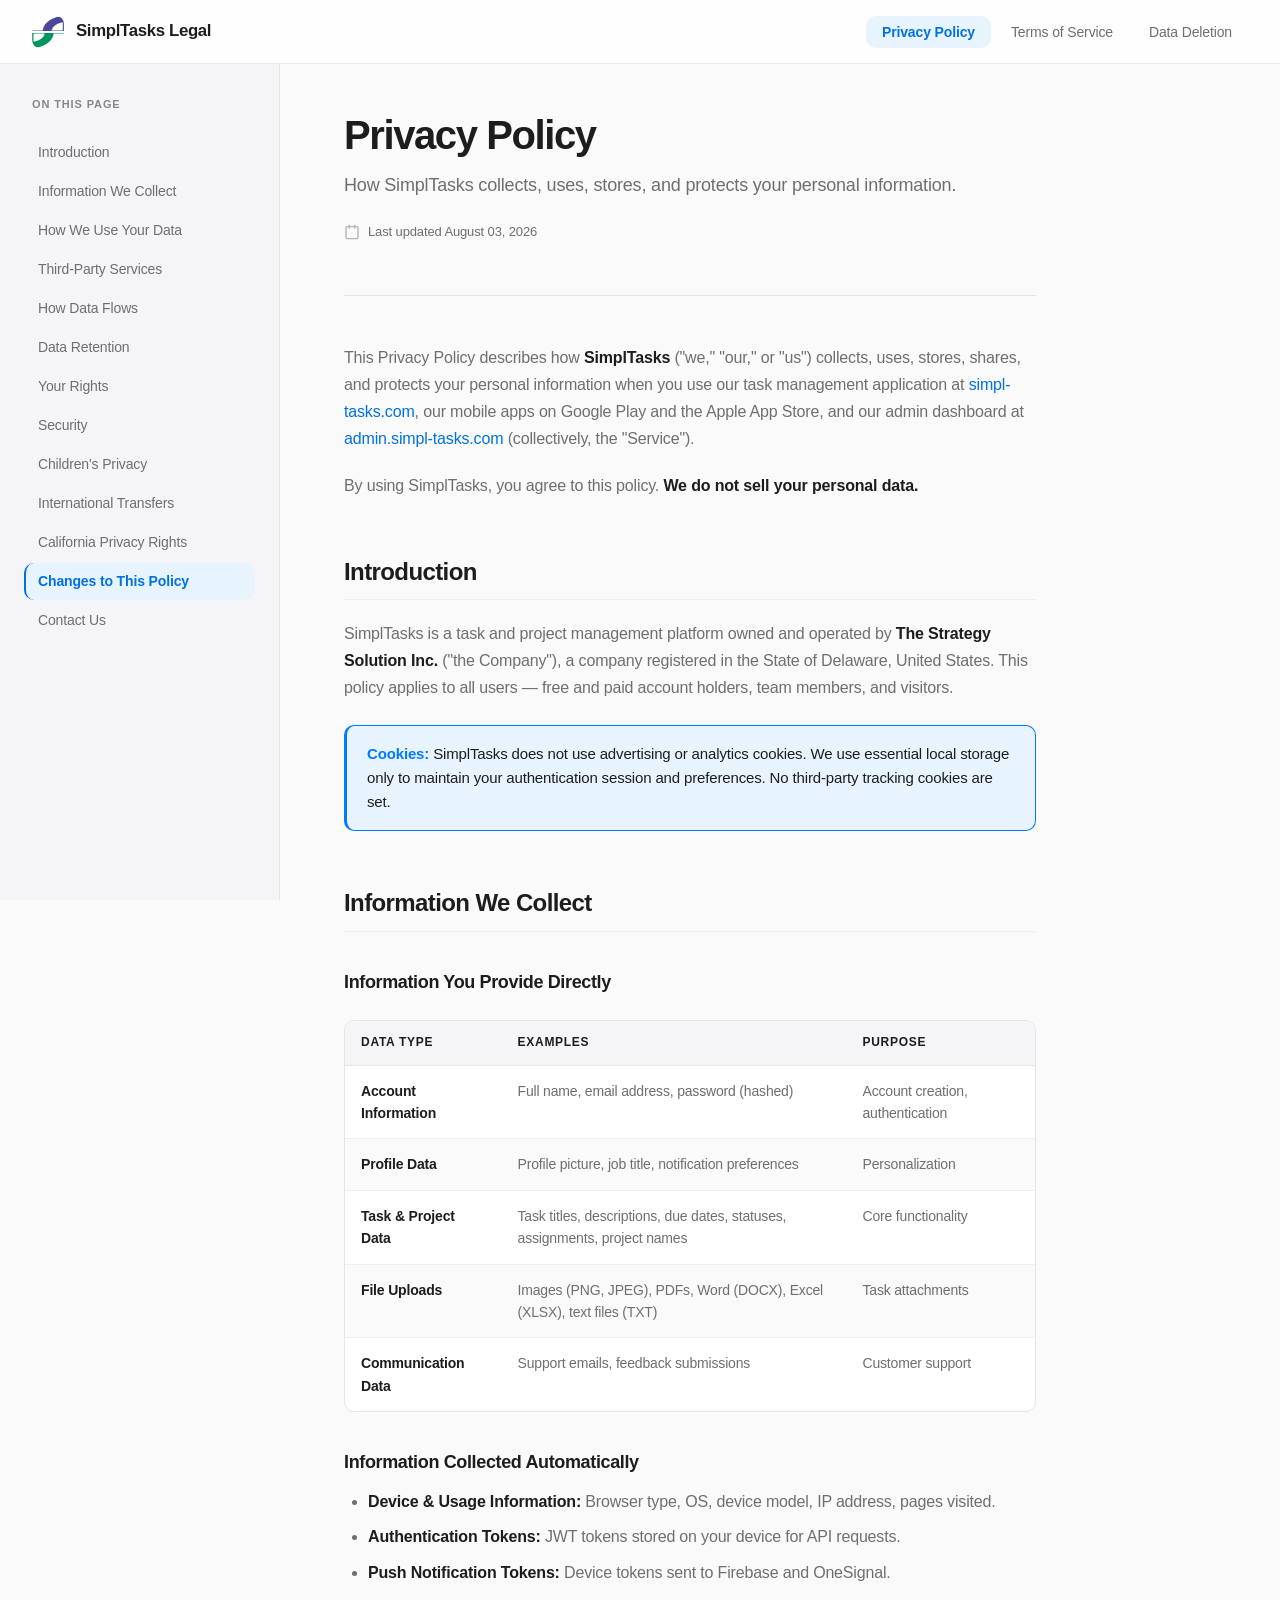
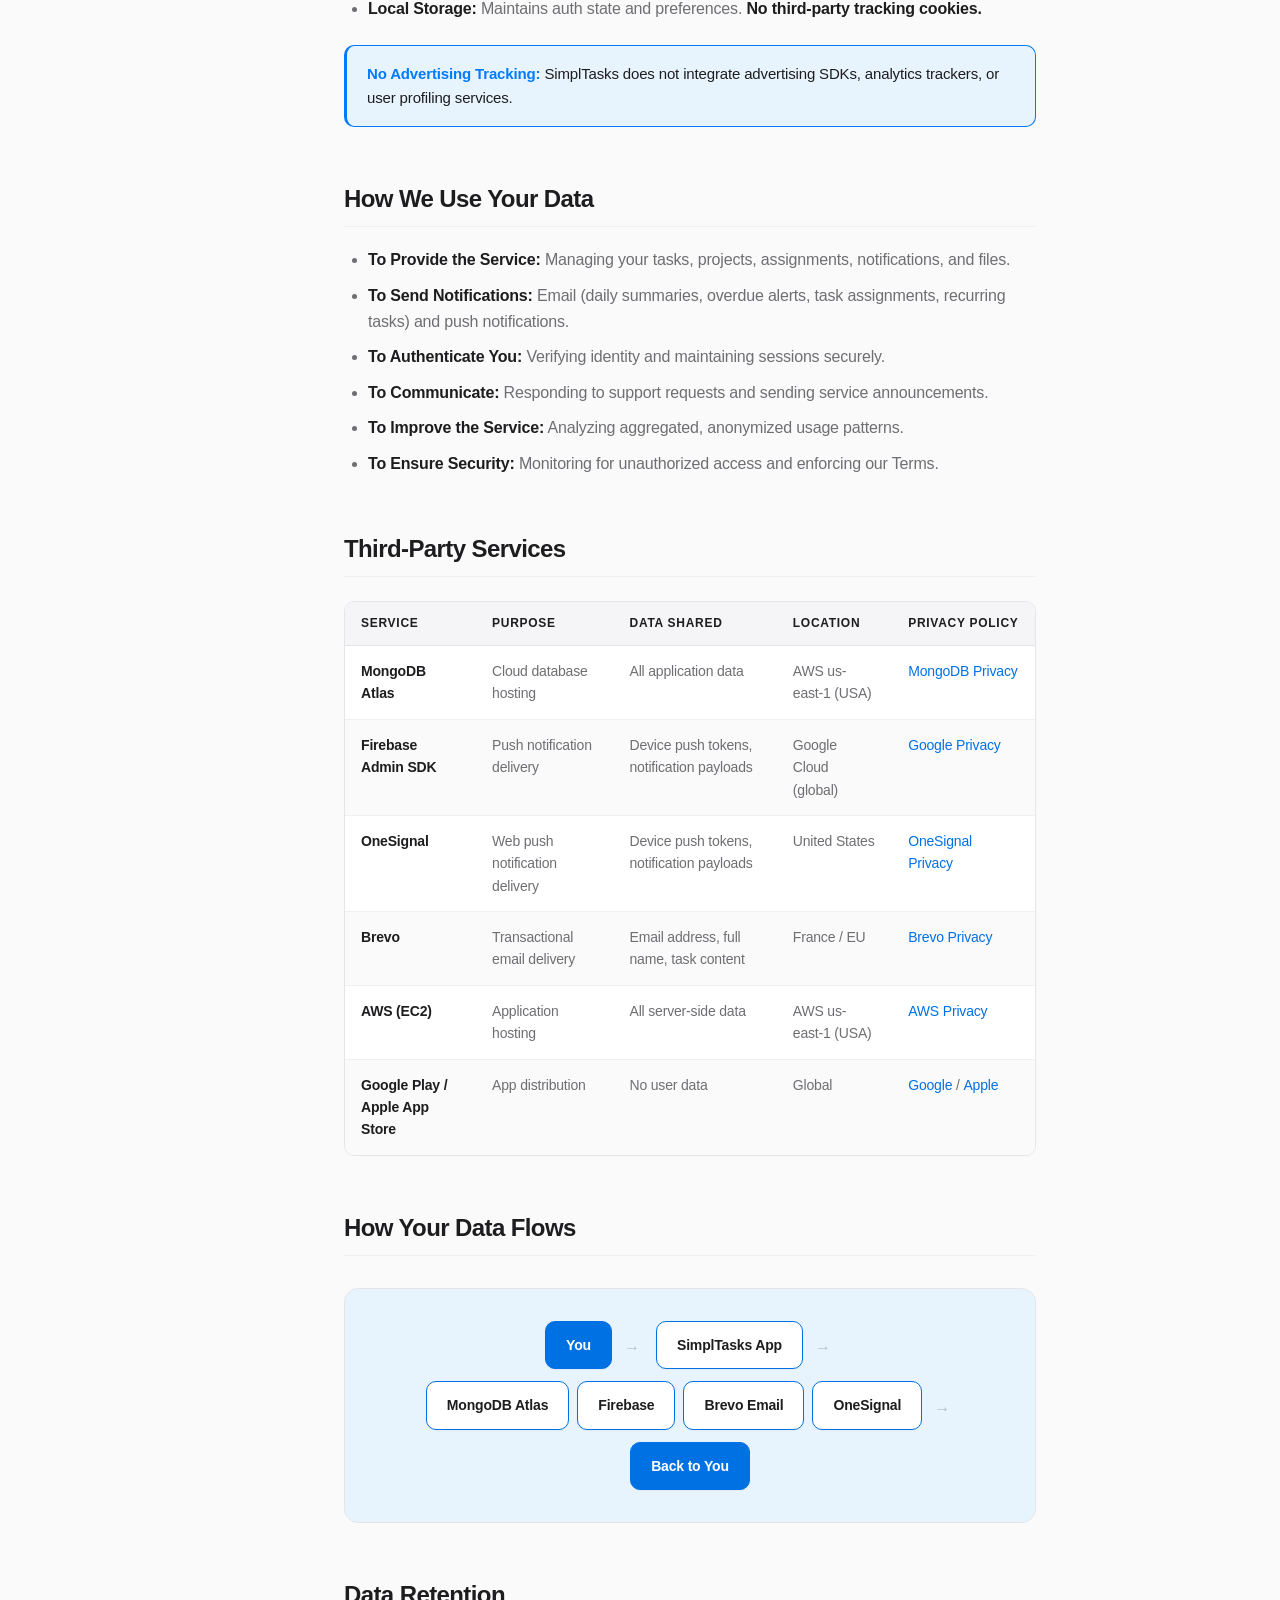
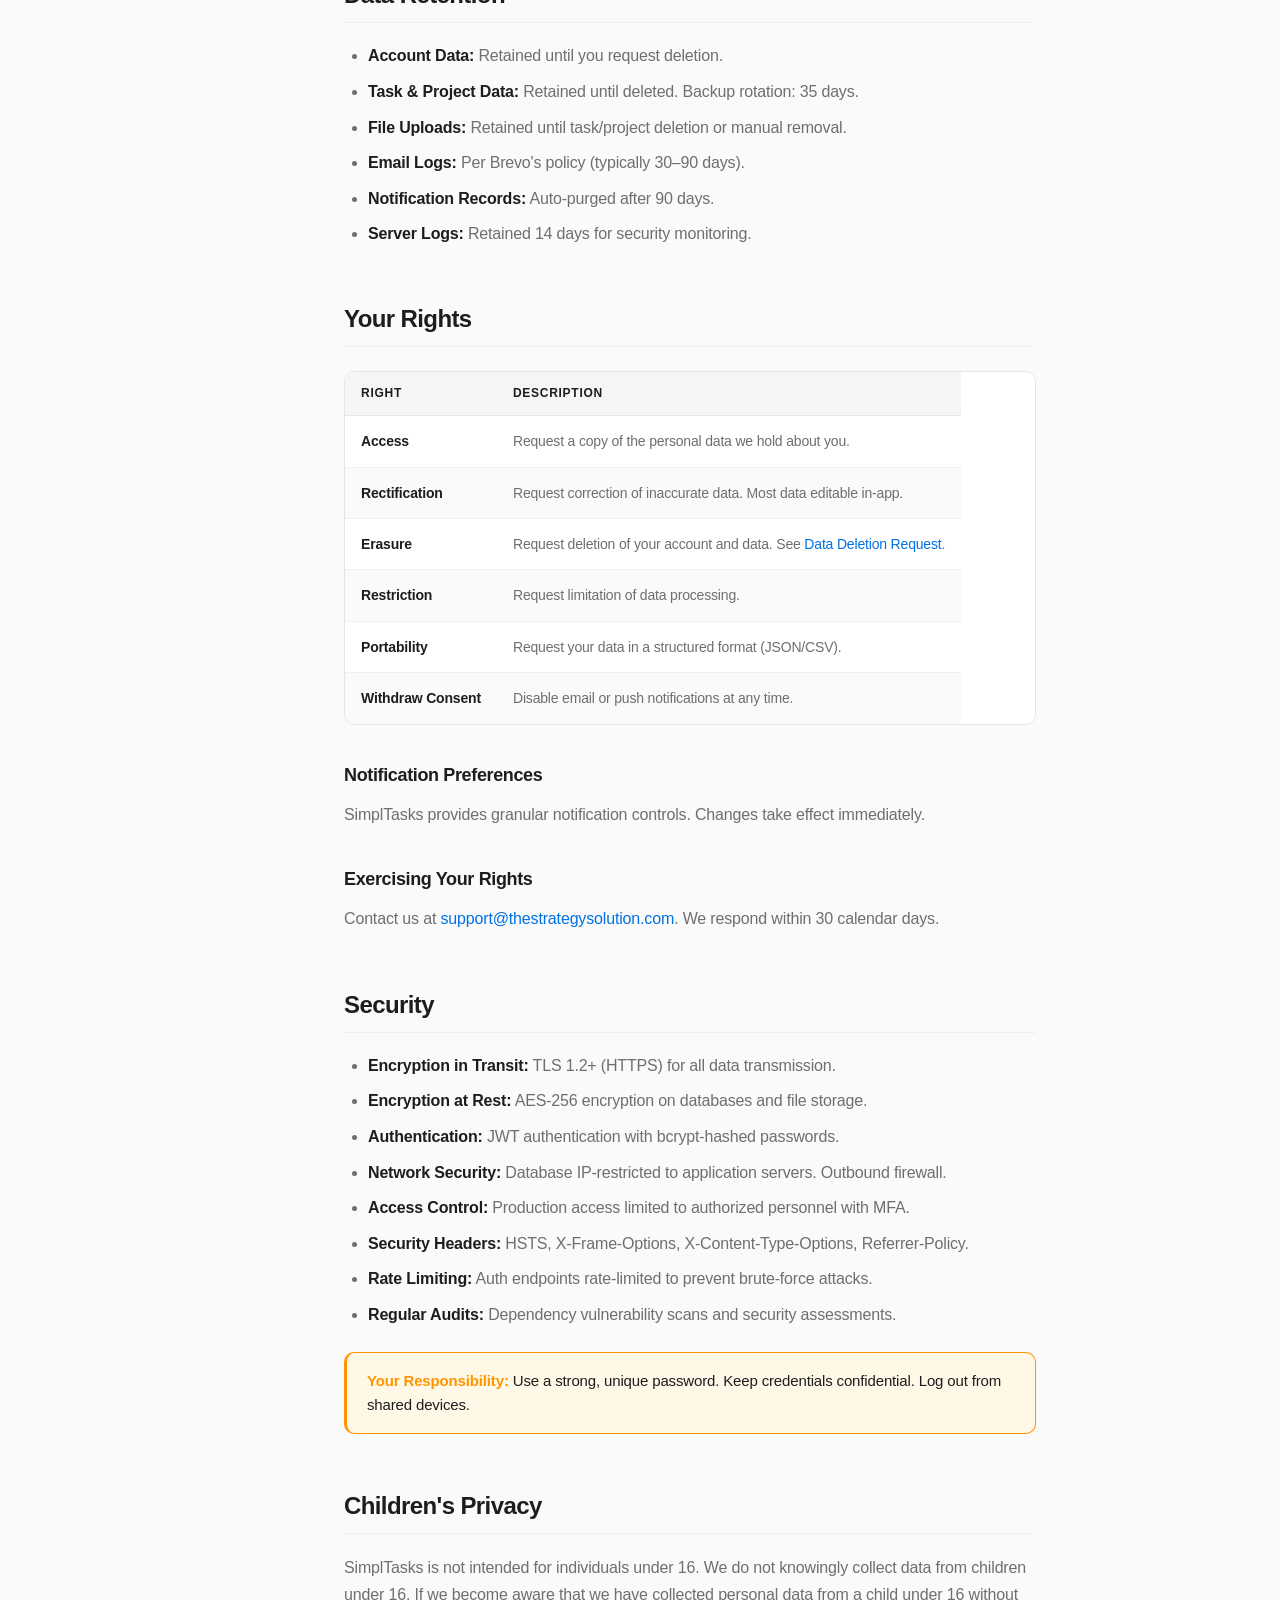
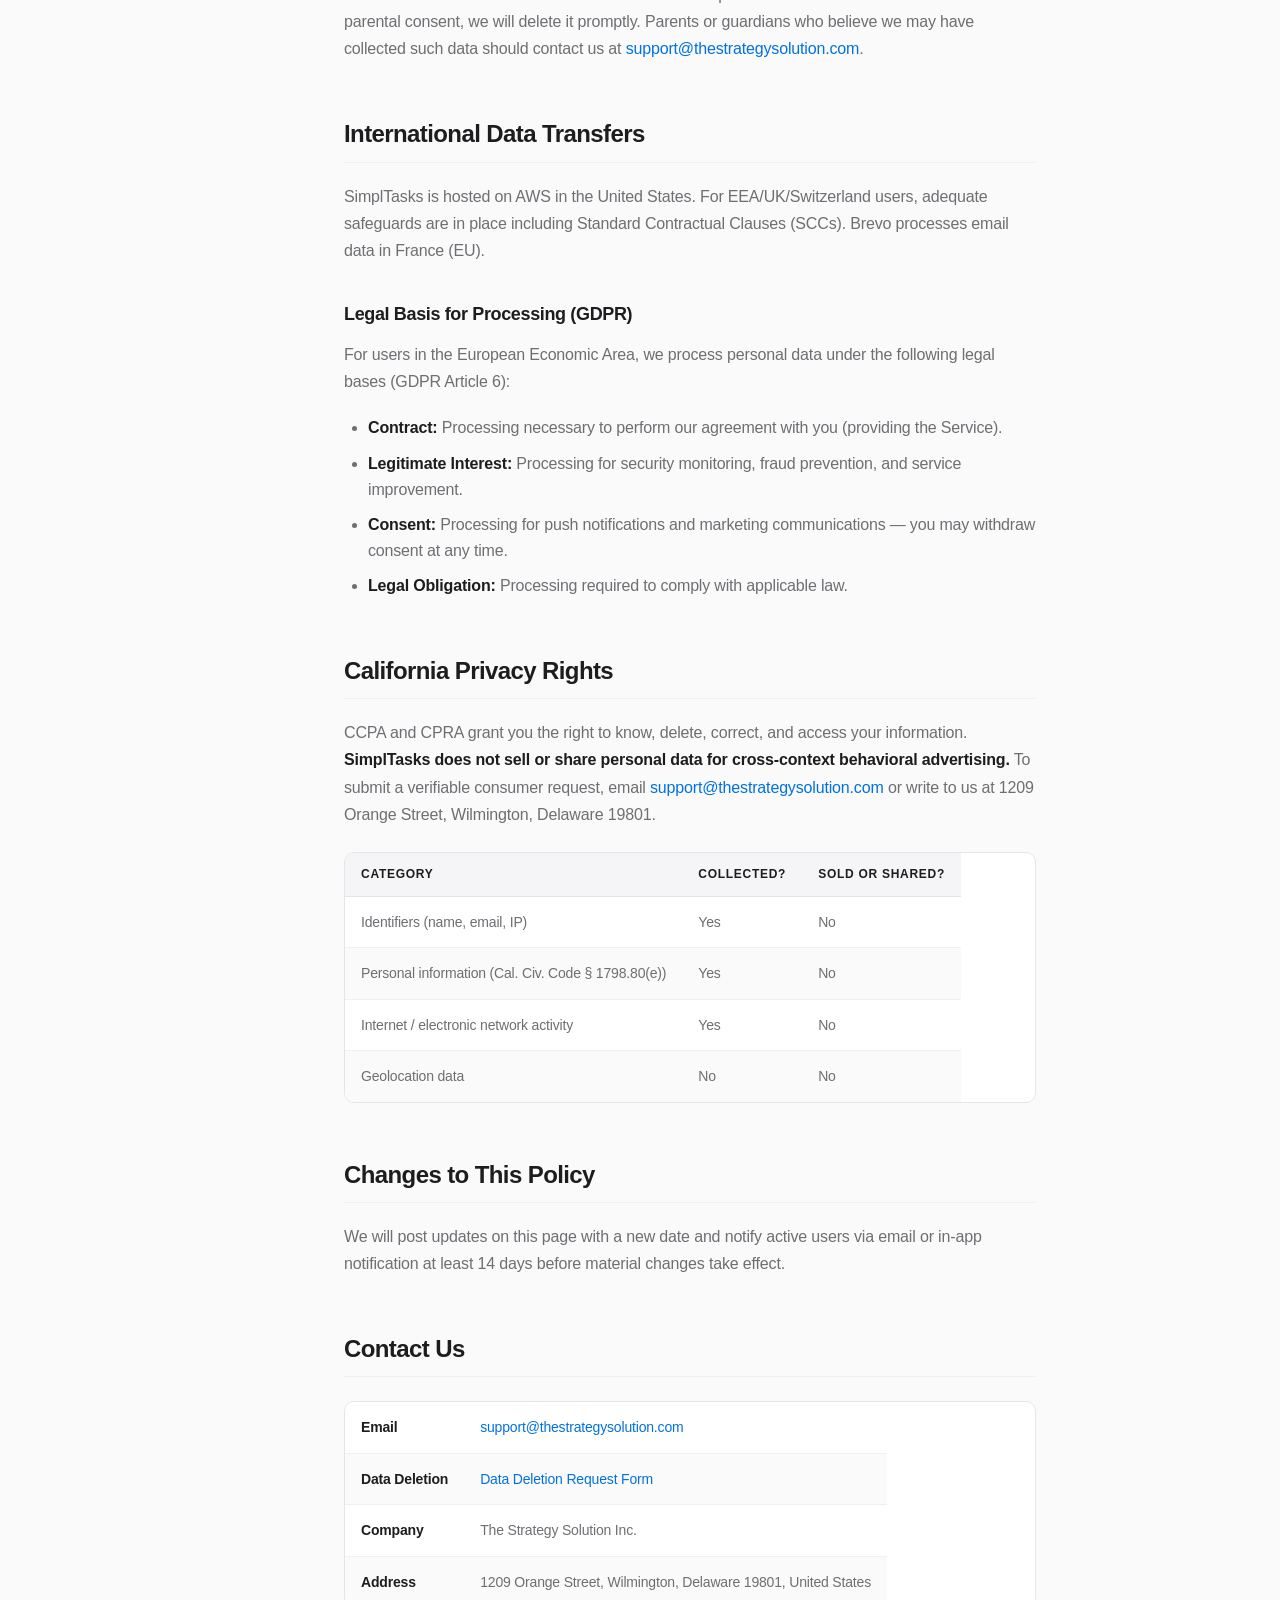
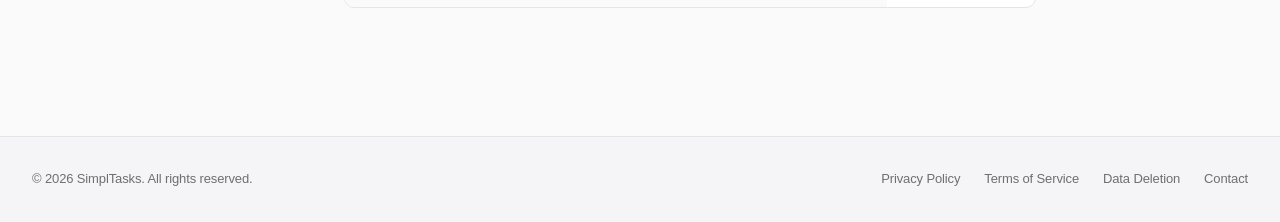
==== index.html @ c1aea925 "Initial deployment: Privacy Policy, Terms, Data Deletion" ====
<!DOCTYPE html>
<html lang="en">
<head>
  <meta charset="UTF-8" />
  <meta name="viewport" content="width=device-width, initial-scale=1.0" />
  <meta name="description" content="SimplTasks Privacy Policy — how we collect, use, and protect your data." />
  <meta name="robots" content="index, follow" />
  <meta property="og:title" content="Privacy Policy — SimplTasks" />
  <meta property="og:description" content="How SimplTasks collects, uses, stores, and protects your personal information." />
  <meta property="og:type" content="website" />
  <meta property="og:url" content="https://legal.simpl-tasks.com/" />
  <meta name="twitter:card" content="summary" />
  <title>Privacy Policy — SimplTasks</title>
  <link rel="icon" href="assets/favicon.png" type="image/png" />
  <link rel="canonical" href="https://legal.simpl-tasks.com/" />
  <link rel="stylesheet" href="css/style.css" />
</head>
<body>

  <header class="site-header">
    <div class="header-inner">
      <a href="index.html" class="header-brand">
        <img src="assets/logo.png" alt="SimplTasks Logo" width="28" height="28" />
        SimplTasks Legal
      </a>
      <nav>
        <ul class="header-nav">
          <li><a href="index.html">Privacy Policy</a></li>
          <li><a href="terms.html">Terms of Service</a></li>
          <li><a href="data-deletion.html">Data Deletion</a></li>
        </ul>
      </nav>
      <button class="mobile-nav-toggle" aria-label="Toggle navigation menu">
        <span class="hamburger-line"></span><span class="hamburger-line"></span><span class="hamburger-line"></span>
      </button>
    </div>
  </header>

  <div class="app-layout">

    <aside class="sidebar">
      <div class="sidebar-title">On This Page</div>
      <button class="toc-dropdown-toggle" aria-expanded="false">Jump to Section</button>
      <ul class="toc-list">
        <li><a href="#introduction">Introduction</a></li>
        <li><a href="#information-we-collect">Information We Collect</a></li>
        <li><a href="#how-we-use-data">How We Use Your Data</a></li>
        <li><a href="#third-party-services">Third-Party Services</a></li>
        <li><a href="#data-flow">How Data Flows</a></li>
        <li><a href="#data-retention">Data Retention</a></li>
        <li><a href="#your-rights">Your Rights</a></li>
        <li><a href="#security">Security</a></li>
        <li><a href="#childrens-privacy">Children's Privacy</a></li>
        <li><a href="#international-transfers">International Transfers</a></li>
        <li><a href="#california-privacy">California Privacy Rights</a></li>
        <li><a href="#changes">Changes to This Policy</a></li>
        <li><a href="#contact">Contact Us</a></li>
      </ul>
    </aside>

    <main class="main-content">
      <div class="content-card">

        <div class="page-title-area reveal">
          <h1>Privacy Policy</h1>
          <p class="page-subtitle">How SimplTasks collects, uses, stores, and protects your personal information.</p>
          <p class="page-meta">
            <svg viewBox="0 0 24 24" fill="none" stroke="currentColor" stroke-width="2" stroke-linecap="round"><rect x="3" y="4" width="18" height="18" rx="2"/><line x1="16" y1="2" x2="16" y2="6"/><line x1="8" y1="2" x2="8" y2="6"/></svg>
            Last updated August 03, 2026
          </p>
        </div>

        <p class="reveal">This Privacy Policy describes how <strong>SimplTasks</strong> ("we," "our," or "us") collects, uses, stores, shares, and protects your personal information when you use our task management application at <a href="https://simpl-tasks.com">simpl-tasks.com</a>, our mobile apps on Google Play and the Apple App Store, and our admin dashboard at <a href="https://admin.simpl-tasks.com">admin.simpl-tasks.com</a> (collectively, the "Service").</p>

        <p class="reveal">By using SimplTasks, you agree to this policy. <strong>We do not sell your personal data.</strong></p>

        <!-- 1 -->
        <div class="section-heading reveal"><h2 id="introduction">Introduction</h2></div>
        <p class="reveal">SimplTasks is a task and project management platform owned and operated by <strong>The Strategy Solution Inc.</strong> ("the Company"), a company registered in the State of Delaware, United States. This policy applies to all users — free and paid account holders, team members, and visitors.</p>

        <div class="info-box reveal">
          <strong>Cookies:</strong> SimplTasks does not use advertising or analytics cookies. We use essential local storage only to maintain your authentication session and preferences. No third-party tracking cookies are set.
        </div>

        <!-- 2 -->
        <div class="section-heading reveal"><h2 id="information-we-collect">Information We Collect</h2></div>

        <h3 class="reveal">Information You Provide Directly</h3>
        <table class="reveal">
          <thead><tr><th>Data Type</th><th>Examples</th><th>Purpose</th></tr></thead>
          <tbody>
            <tr><td><strong>Account Information</strong></td><td>Full name, email address, password (hashed)</td><td>Account creation, authentication</td></tr>
            <tr><td><strong>Profile Data</strong></td><td>Profile picture, job title, notification preferences</td><td>Personalization</td></tr>
            <tr><td><strong>Task & Project Data</strong></td><td>Task titles, descriptions, due dates, statuses, assignments, project names</td><td>Core functionality</td></tr>
            <tr><td><strong>File Uploads</strong></td><td>Images (PNG, JPEG), PDFs, Word (DOCX), Excel (XLSX), text files (TXT)</td><td>Task attachments</td></tr>
            <tr><td><strong>Communication Data</strong></td><td>Support emails, feedback submissions</td><td>Customer support</td></tr>
          </tbody>
        </table>

        <h3 class="reveal">Information Collected Automatically</h3>
        <ul class="reveal">
          <li><strong>Device & Usage Information:</strong> Browser type, OS, device model, IP address, pages visited.</li>
          <li><strong>Authentication Tokens:</strong> JWT tokens stored on your device for API requests.</li>
          <li><strong>Push Notification Tokens:</strong> Device tokens sent to Firebase and OneSignal.</li>
          <li><strong>Local Storage:</strong> Maintains auth state and preferences. <strong>No third-party tracking cookies.</strong></li>
        </ul>

        <div class="info-box reveal">
          <strong>No Advertising Tracking:</strong> SimplTasks does not integrate advertising SDKs, analytics trackers, or user profiling services.
        </div>

        <!-- 3 -->
        <div class="section-heading reveal"><h2 id="how-we-use-data">How We Use Your Data</h2></div>
        <ul class="reveal">
          <li><strong>To Provide the Service:</strong> Managing your tasks, projects, assignments, notifications, and files.</li>
          <li><strong>To Send Notifications:</strong> Email (daily summaries, overdue alerts, task assignments, recurring tasks) and push notifications.</li>
          <li><strong>To Authenticate You:</strong> Verifying identity and maintaining sessions securely.</li>
          <li><strong>To Communicate:</strong> Responding to support requests and sending service announcements.</li>
          <li><strong>To Improve the Service:</strong> Analyzing aggregated, anonymized usage patterns.</li>
          <li><strong>To Ensure Security:</strong> Monitoring for unauthorized access and enforcing our Terms.</li>
        </ul>

        <!-- 4 -->
        <div class="section-heading reveal"><h2 id="third-party-services">Third-Party Services</h2></div>
        <table class="reveal">
          <thead><tr><th>Service</th><th>Purpose</th><th>Data Shared</th><th>Location</th><th>Privacy Policy</th></tr></thead>
          <tbody>
            <tr><td><strong>MongoDB Atlas</strong></td><td>Cloud database hosting</td><td>All application data</td><td>AWS us-east-1 (USA)</td><td><a href="https://www.mongodb.com/legal/privacy-policy" target="_blank" rel="noopener">MongoDB Privacy</a></td></tr>
            <tr><td><strong>Firebase Admin SDK</strong></td><td>Push notification delivery</td><td>Device push tokens, notification payloads</td><td>Google Cloud (global)</td><td><a href="https://policies.google.com/privacy" target="_blank" rel="noopener">Google Privacy</a></td></tr>
            <tr><td><strong>OneSignal</strong></td><td>Web push notification delivery</td><td>Device push tokens, notification payloads</td><td>United States</td><td><a href="https://onesignal.com/privacy" target="_blank" rel="noopener">OneSignal Privacy</a></td></tr>
            <tr><td><strong>Brevo</strong></td><td>Transactional email delivery</td><td>Email address, full name, task content</td><td>France / EU</td><td><a href="https://www.brevo.com/legal/privacypolicy/" target="_blank" rel="noopener">Brevo Privacy</a></td></tr>
            <tr><td><strong>AWS (EC2)</strong></td><td>Application hosting</td><td>All server-side data</td><td>AWS us-east-1 (USA)</td><td><a href="https://aws.amazon.com/privacy/" target="_blank" rel="noopener">AWS Privacy</a></td></tr>
            <tr><td><strong>Google Play / Apple App Store</strong></td><td>App distribution</td><td>No user data</td><td>Global</td><td><a href="https://policies.google.com/privacy" target="_blank" rel="noopener">Google</a> / <a href="https://www.apple.com/legal/privacy/" target="_blank" rel="noopener">Apple</a></td></tr>
          </tbody>
        </table>

        <!-- 5 -->
        <div class="section-heading reveal"><h2 id="data-flow">How Your Data Flows</h2></div>

        <div class="data-flow reveal">
          <div class="flow-node user">You</div>
          <span class="flow-arrow">→</span>
          <div class="flow-node">SimplTasks App</div>
          <span class="flow-arrow">→</span>
          <div class="flow-row">
            <div class="flow-node">MongoDB Atlas</div>
            <div class="flow-node">Firebase</div>
            <div class="flow-node">Brevo Email</div>
            <div class="flow-node">OneSignal</div>
          </div>
          <span class="flow-arrow">→</span>
          <div class="flow-node user">Back to You</div>
        </div>

        <!-- 6 -->
        <div class="section-heading reveal"><h2 id="data-retention">Data Retention</h2></div>
        <ul class="reveal">
          <li><strong>Account Data:</strong> Retained until you request deletion.</li>
          <li><strong>Task & Project Data:</strong> Retained until deleted. Backup rotation: 35 days.</li>
          <li><strong>File Uploads:</strong> Retained until task/project deletion or manual removal.</li>
          <li><strong>Email Logs:</strong> Per Brevo's policy (typically 30–90 days).</li>
          <li><strong>Notification Records:</strong> Auto-purged after 90 days.</li>
          <li><strong>Server Logs:</strong> Retained 14 days for security monitoring.</li>
        </ul>

        <!-- 7 -->
        <div class="section-heading reveal"><h2 id="your-rights">Your Rights</h2></div>
        <table class="reveal">
          <thead><tr><th>Right</th><th>Description</th></tr></thead>
          <tbody>
            <tr><td><strong>Access</strong></td><td>Request a copy of the personal data we hold about you.</td></tr>
            <tr><td><strong>Rectification</strong></td><td>Request correction of inaccurate data. Most data editable in-app.</td></tr>
            <tr><td><strong>Erasure</strong></td><td>Request deletion of your account and data. See <a href="data-deletion.html">Data Deletion Request</a>.</td></tr>
            <tr><td><strong>Restriction</strong></td><td>Request limitation of data processing.</td></tr>
            <tr><td><strong>Portability</strong></td><td>Request your data in a structured format (JSON/CSV).</td></tr>
            <tr><td><strong>Withdraw Consent</strong></td><td>Disable email or push notifications at any time.</td></tr>
          </tbody>
        </table>

        <h3 class="reveal">Notification Preferences</h3>
        <p class="reveal">SimplTasks provides granular notification controls. Changes take effect immediately.</p>

        <h3 class="reveal">Exercising Your Rights</h3>
        <p class="reveal">Contact us at <a href="mailto:support@thestrategysolution.com">support@thestrategysolution.com</a>. We respond within 30 calendar days.</p>

        <!-- 8 -->
        <div class="section-heading reveal"><h2 id="security">Security</h2></div>
        <ul class="reveal">
          <li><strong>Encryption in Transit:</strong> TLS 1.2+ (HTTPS) for all data transmission.</li>
          <li><strong>Encryption at Rest:</strong> AES-256 encryption on databases and file storage.</li>
          <li><strong>Authentication:</strong> JWT authentication with bcrypt-hashed passwords.</li>
          <li><strong>Network Security:</strong> Database IP-restricted to application servers. Outbound firewall.</li>
          <li><strong>Access Control:</strong> Production access limited to authorized personnel with MFA.</li>
          <li><strong>Security Headers:</strong> HSTS, X-Frame-Options, X-Content-Type-Options, Referrer-Policy.</li>
          <li><strong>Rate Limiting:</strong> Auth endpoints rate-limited to prevent brute-force attacks.</li>
          <li><strong>Regular Audits:</strong> Dependency vulnerability scans and security assessments.</li>
        </ul>

        <div class="warning-box reveal">
          <strong>Your Responsibility:</strong> Use a strong, unique password. Keep credentials confidential. Log out from shared devices.
        </div>

        <!-- 9 -->
        <div class="section-heading reveal"><h2 id="childrens-privacy">Children's Privacy</h2></div>
        <p class="reveal">SimplTasks is not intended for individuals under 16. We do not knowingly collect data from children under 16. If we become aware that we have collected personal data from a child under 16 without parental consent, we will delete it promptly. Parents or guardians who believe we may have collected such data should contact us at <a href="mailto:support@thestrategysolution.com">support@thestrategysolution.com</a>.</p>

        <!-- 10 -->
        <div class="section-heading reveal"><h2 id="international-transfers">International Data Transfers</h2></div>
        <p class="reveal">SimplTasks is hosted on AWS in the United States. For EEA/UK/Switzerland users, adequate safeguards are in place including Standard Contractual Clauses (SCCs). Brevo processes email data in France (EU).</p>
        <h3 class="reveal">Legal Basis for Processing (GDPR)</h3>
        <p class="reveal">For users in the European Economic Area, we process personal data under the following legal bases (GDPR Article 6):</p>
        <ul class="reveal">
          <li><strong>Contract:</strong> Processing necessary to perform our agreement with you (providing the Service).</li>
          <li><strong>Legitimate Interest:</strong> Processing for security monitoring, fraud prevention, and service improvement.</li>
          <li><strong>Consent:</strong> Processing for push notifications and marketing communications — you may withdraw consent at any time.</li>
          <li><strong>Legal Obligation:</strong> Processing required to comply with applicable law.</li>
        </ul>

        <!-- 11 -->
        <div class="section-heading reveal"><h2 id="california-privacy">California Privacy Rights</h2></div>
        <p class="reveal">CCPA and CPRA grant you the right to know, delete, correct, and access your information. <strong>SimplTasks does not sell or share personal data for cross-context behavioral advertising.</strong> To submit a verifiable consumer request, email <a href="mailto:support@thestrategysolution.com">support@thestrategysolution.com</a> or write to us at 1209 Orange Street, Wilmington, Delaware 19801.</p>
        <table class="reveal">
          <thead><tr><th>Category</th><th>Collected?</th><th>Sold or Shared?</th></tr></thead>
          <tbody>
            <tr><td>Identifiers (name, email, IP)</td><td>Yes</td><td>No</td></tr>
            <tr><td>Personal information (Cal. Civ. Code § 1798.80(e))</td><td>Yes</td><td>No</td></tr>
            <tr><td>Internet / electronic network activity</td><td>Yes</td><td>No</td></tr>
            <tr><td>Geolocation data</td><td>No</td><td>No</td></tr>
          </tbody>
        </table>

        <!-- 12 -->
        <div class="section-heading reveal"><h2 id="changes">Changes to This Policy</h2></div>
        <p class="reveal">We will post updates on this page with a new date and notify active users via email or in-app notification at least 14 days before material changes take effect.</p>

        <!-- 13 -->
        <div class="section-heading reveal"><h2 id="contact">Contact Us</h2></div>
        <table class="reveal">
          <tbody>
            <tr><td><strong>Email</strong></td><td><a href="mailto:support@thestrategysolution.com">support@thestrategysolution.com</a></td></tr>
            <tr><td><strong>Data Deletion</strong></td><td><a href="data-deletion.html">Data Deletion Request Form</a></td></tr>
            <tr><td><strong>Company</strong></td><td>The Strategy Solution Inc.</td></tr>
            <tr><td><strong>Address</strong></td><td>1209 Orange Street, Wilmington, Delaware 19801, United States</td></tr>
          </tbody>
        </table>

      </div>
    </main>
  </div>

  <button class="back-to-top" aria-label="Back to top">
    <svg width="18" height="18" viewBox="0 0 24 24" fill="none" stroke="currentColor" stroke-width="2.5" stroke-linecap="round"><polyline points="18 15 12 9 6 15"/></svg>
  </button>

  <footer class="site-footer">
    <div class="footer-inner">
      <span>&copy; 2026 SimplTasks. All rights reserved.</span>
      <ul class="footer-links">
        <li><a href="index.html">Privacy Policy</a></li>
        <li><a href="terms.html">Terms of Service</a></li>
        <li><a href="data-deletion.html">Data Deletion</a></li>
        <li><a href="mailto:support@thestrategysolution.com">Contact</a></li>
      </ul>
    </div>
  </footer>

  <script src="js/main.js"></script>
</body>
</html>
---- css/style.css ----
/* ============================================================
   SimplTasks Legal Center — Enterprise Documentation Style
   Inspired by Stripe Docs, Vercel, Linear, and Notion
   Pure CSS, zero dependencies, system font stack
   Features: refined typography, sophisticated color palette,
             subtle depth, professional spacing, dark mode,
             responsive 4-breakpoint, print-optimized
   ============================================================ */

/* ── CSS Variables ────────────────────────────────────── */
:root {
  /* Core neutrals */
  --color-bg: #fafafa;
  --color-surface: #ffffff;
  --color-sidebar-bg: #f5f5f7;
  --color-border: #e5e5e7;
  --color-border-subtle: #f0f0f2;
  
  /* Text hierarchy */
  --color-text-primary: #1d1d1f;
  --color-text-secondary: #6e6e73;
  --color-text-tertiary: #86868b;
  --color-text-inverse: #ffffff;
  
  /* Brand accent — refined blue */
  --color-accent: #0071e3;
  --color-accent-hover: #0077ed;
  --color-accent-subtle: #e8f4fd;
  --color-accent-text: #ffffff;
  
  /* Semantic colors */
  --color-success: #34c759;
  --color-success-bg: #edfcf2;
  --color-warning: #ff9500;
  --color-warning-bg: #fff8e6;
  --color-error: #ff3b30;
  --color-error-bg: #ffe5e5;
  --color-info: #007aff;
  --color-info-bg: #e8f4fd;
  
  /* Header & footer */
  --color-header-bg: rgba(255, 255, 255, 0.8);
  --color-header-border: rgba(0, 0, 0, 0.08);
  --color-footer-bg: #f5f5f7;
  --color-footer-text: #6e6e73;
  
  /* Tables */
  --color-table-header: #f5f5f7;
  --color-table-stripe: #fafafa;
  --color-table-border: #e5e5e7;
  
  /* Code */
  --color-code-bg: #f5f5f7;
  --color-code-text: #1d1d1f;
  
  /* Shadows — subtle depth */
  --shadow-xs: 0 1px 2px rgba(0, 0, 0, 0.04);
  --shadow-sm: 0 2px 8px rgba(0, 0, 0, 0.06);
  --shadow-md: 0 4px 16px rgba(0, 0, 0, 0.08);
  --shadow-lg: 0 8px 32px rgba(0, 0, 0, 0.12);
  
  /* Radii */
  --radius-sm: 6px;
  --radius-md: 10px;
  --radius-lg: 14px;
  --radius-xl: 20px;
  
  /* Typography */
  --font-sans: -apple-system, BlinkMacSystemFont, "SF Pro Display", "SF Pro Text", "Inter", "Segoe UI", Roboto, "Helvetica Neue", Arial, sans-serif;
  --font-mono: "SF Mono", "Fira Code", "Fira Mono", "Roboto Mono", Menlo, Courier, monospace;
  
  /* Layout */
  --sidebar-width: 280px;
  --header-height: 64px;
  --content-max-width: 820px;
  
  /* Transitions */
  --transition-fast: 150ms cubic-bezier(0.4, 0, 0.2, 1);
  --transition-base: 250ms cubic-bezier(0.4, 0, 0.2, 1);
  --transition-smooth: 400ms cubic-bezier(0.22, 0.61, 0.36, 1);
}

/* ─ Dark Mode ────────────────────────────────────────── */
@media (prefers-color-scheme: dark) {
  :root {
    --color-bg: #000000;
    --color-surface: #1c1c1e;
    --color-sidebar-bg: #111111;
    --color-border: #2c2c2e;
    --color-border-subtle: #1c1c1e;
    
    --color-text-primary: #f5f5f7;
    --color-text-secondary: #a1a1a6;
    --color-text-tertiary: #6e6e73;
    
    --color-accent: #0a84ff;
    --color-accent-hover: #409cff;
    --color-accent-subtle: #0d2137;
    
    --color-success: #30d158;
    --color-success-bg: #0d2818;
    --color-warning: #ff9f0a;
    --color-warning-bg: #2a1f0a;
    --color-error: #ff453a;
    --color-error-bg: #2a0f0e;
    --color-info: #0a84ff;
    --color-info-bg: #0d2137;
    
    --color-header-bg: rgba(0, 0, 0, 0.8);
    --color-header-border: rgba(255, 255, 255, 0.08);
    --color-footer-bg: #111111;
    --color-footer-text: #6e6e73;
    
    --color-table-header: #1c1c1e;
    --color-table-stripe: #111111;
    --color-table-border: #2c2c2e;
    
    --color-code-bg: #1c1c1e;
    --color-code-text: #f5f5f7;
    
    --shadow-xs: 0 1px 2px rgba(0, 0, 0, 0.2);
    --shadow-sm: 0 2px 8px rgba(0, 0, 0, 0.3);
    --shadow-md: 0 4px 16px rgba(0, 0, 0, 0.4);
    --shadow-lg: 0 8px 32px rgba(0, 0, 0, 0.5);
  }
}

/* ── Reset & Base ──────────────────────────────────────── */
*, *::before, *::after {
  box-sizing: border-box;
  margin: 0;
  padding: 0;
}

html {
  scroll-behavior: smooth;
  scroll-padding-top: calc(var(--header-height) + 24px);
  -webkit-text-size-adjust: 100%;
  font-feature-settings: "kern" 1, "liga" 1;
}

body {
  font-family: var(--font-sans);
  font-size: 16px;
  line-height: 1.6;
  color: var(--color-text-primary);
  background: var(--color-bg);
  -webkit-font-smoothing: antialiased;
  -moz-osx-font-smoothing: grayscale;
  min-height: 100vh;
  display: flex;
  flex-direction: column;
  overflow-x: hidden;
  letter-spacing: -0.011em;
}

/* ── Header ────────────────────────────────────────────── */
.site-header {
  background: var(--color-header-bg);
  backdrop-filter: saturate(180%) blur(20px);
  -webkit-backdrop-filter: saturate(180%) blur(20px);
  border-bottom: 1px solid var(--color-header-border);
  position: sticky;
  top: 0;
  z-index: 100;
  height: var(--header-height);
  display: flex;
  align-items: center;
}

.header-inner {
  max-width: 1440px;
  width: 100%;
  margin: 0 auto;
  padding: 0 32px;
  height: 100%;
  display: flex;
  align-items: center;
  justify-content: space-between;
  gap: 20px;
}

.header-brand {
  display: flex;
  align-items: center;
  gap: 12px;
  text-decoration: none;
  color: var(--color-text-primary);
  font-weight: 600;
  font-size: 1.05rem;
  letter-spacing: -0.02em;
  transition: opacity var(--transition-fast);
}

.header-brand:hover {
  opacity: 0.7;
}

.header-brand img {
  width: 32px;
  height: 32px;
  border-radius: 8px;
  flex-shrink: 0;
}

.header-nav {
  display: flex;
  align-items: center;
  gap: 4px;
  list-style: none;
}

.header-nav a {
  color: var(--color-text-secondary);
  text-decoration: none;
  padding: 8px 16px;
  border-radius: var(--radius-md);
  font-size: 0.875rem;
  font-weight: 500;
  transition: all var(--transition-fast);
  white-space: nowrap;
  letter-spacing: -0.01em;
}

.header-nav a:hover {
  color: var(--color-text-primary);
  background: var(--color-border-subtle);
}

.header-nav a.active {
  color: var(--color-accent);
  background: var(--color-accent-subtle);
  font-weight: 600;
}

/* ── Hamburger ─────────────────────────────────────────── */
.mobile-nav-toggle {
  display: none;
  background: none;
  border: none;
  cursor: pointer;
  padding: 8px;
  border-radius: var(--radius-md);
  flex-direction: column;
  gap: 5px;
  align-items: center;
  justify-content: center;
  width: 40px;
  height: 40px;
  z-index: 102;
  transition: background var(--transition-fast);
}

.mobile-nav-toggle:hover {
  background: var(--color-border-subtle);
}

.hamburger-line {
  display: block;
  width: 20px;
  height: 2px;
  background: var(--color-text-primary);
  border-radius: 2px;
  transition: all var(--transition-base);
  transform-origin: center;
}

.mobile-nav-toggle.open .hamburger-line:nth-child(1) {
  transform: translateY(7px) rotate(45deg);
}

.mobile-nav-toggle.open .hamburger-line:nth-child(2) {
  opacity: 0;
}

.mobile-nav-toggle.open .hamburger-line:nth-child(3) {
  transform: translateY(-7px) rotate(-45deg);
}

/* ── Main Layout ───────────────────────────────────────── */
.app-layout {
  display: flex;
  flex: 1;
  min-height: 0;
  width: 100%;
  max-width: 1440px;
  margin: 0 auto;
}

/* ── Sidebar ───────────────────────────────────────────── */
.sidebar {
  width: var(--sidebar-width);
  flex-shrink: 0;
  background: var(--color-sidebar-bg);
  color: var(--color-text-secondary);
  padding: 32px 24px 48px;
  overflow-y: auto;
  position: sticky;
  top: var(--header-height);
  height: calc(100vh - var(--header-height));
  border-right: 1px solid var(--color-border);
}

.sidebar-title {
  font-size: 0.6875rem;
  font-weight: 600;
  text-transform: uppercase;
  letter-spacing: 0.08em;
  color: var(--color-text-tertiary);
  margin-bottom: 20px;
  padding-left: 8px;
}

.toc-list {
  list-style: none;
  padding: 0;
}

.toc-list li {
  margin: 0;
}

.toc-list a {
  display: block;
  padding: 8px 12px;
  color: var(--color-text-secondary);
  text-decoration: none;
  font-size: 0.875rem;
  border-radius: var(--radius-md);
  transition: all var(--transition-fast);
  line-height: 1.5;
  margin-bottom: 2px;
  letter-spacing: -0.01em;
  border-left: 2px solid transparent;
}

.toc-list a:hover {
  color: var(--color-text-primary);
  background: var(--color-border-subtle);
}

.toc-list a.toc-active {
  color: var(--color-accent);
  background: var(--color-accent-subtle);
  font-weight: 600;
  border-left-color: var(--color-accent);
}

.toc-dropdown-toggle {
  display: none;
  width: 100%;
  padding: 12px 16px;
  background: var(--color-surface);
  border: 1px solid var(--color-border);
  border-radius: var(--radius-md);
  font-family: var(--font-sans);
  font-size: 0.875rem;
  color: var(--color-text-primary);
  cursor: pointer;
  text-align: left;
  font-weight: 500;
  transition: all var(--transition-fast);
}

.toc-dropdown-toggle:hover {
  border-color: var(--color-text-tertiary);
}

.toc-dropdown-toggle:focus {
  outline: 2px solid var(--color-accent);
  outline-offset: 2px;
}

/* ── Main Content ──────────────────────────────────────── */
.main-content {
  flex: 1;
  min-width: 0;
  padding: 48px 64px 96px;
  max-width: var(--content-max-width);
}

.content-card {
  /* pure content, no card styling */
}

/* ── Page Title Area ───────────────────────────────────── */
.page-title-area {
  margin-bottom: 48px;
  padding-bottom: 32px;
  border-bottom: 1px solid var(--color-border);
}

.page-title-area h1 {
  font-size: 2.5rem;
  font-weight: 700;
  color: var(--color-text-primary);
  letter-spacing: -0.035em;
  line-height: 1.15;
  margin-bottom: 12px;
}

.page-subtitle {
  font-size: 1.125rem;
  color: var(--color-text-secondary);
  line-height: 1.5;
  max-width: 640px;
  letter-spacing: -0.01em;
}

.page-meta {
  font-size: 0.8125rem;
  color: var(--color-text-tertiary);
  display: flex;
  align-items: center;
  gap: 8px;
  margin-top: 16px;
  font-weight: 500;
}

.page-meta svg {
  width: 16px;
  height: 16px;
  opacity: 0.5;
}

/* ── Section Headings ──────────────────────────────────── */
.section-heading {
  display: flex;
  align-items: baseline;
  gap: 16px;
  margin-top: 56px;
  margin-bottom: 20px;
  padding-bottom: 12px;
  border-bottom: 1px solid var(--color-border-subtle);
}

.section-heading:first-of-type {
  margin-top: 8px;
}

.section-heading h2 {
  font-size: 1.5rem;
  font-weight: 700;
  color: var(--color-text-primary);
  letter-spacing: -0.025em;
  line-height: 1.3;
  margin: 0;
  padding: 0;
  border: none;
  flex: 1;
}

/* ── Typography ────────────────────────────────────────── */
.content-card p {
  margin-bottom: 20px;
  color: var(--color-text-secondary);
  line-height: 1.7;
  letter-spacing: -0.01em;
}

.content-card ul, .content-card ol {
  margin-bottom: 24px;
  padding-left: 24px;
  color: var(--color-text-secondary);
}

.content-card li {
  margin-bottom: 10px;
  line-height: 1.6;
}

.content-card li:last-child {
  margin-bottom: 0;
}

.content-card strong {
  font-weight: 600;
  color: var(--color-text-primary);
}

.content-card a {
  color: var(--color-accent);
  text-decoration: none;
  transition: color var(--transition-fast);
  border-bottom: 1px solid transparent;
  font-weight: 500;
}

.content-card a:hover {
  color: var(--color-accent-hover);
  border-bottom-color: var(--color-accent);
}

.content-card h3 {
  font-size: 1.125rem;
  font-weight: 600;
  color: var(--color-text-primary);
  margin-top: 36px;
  margin-bottom: 12px;
  letter-spacing: -0.02em;
}

/* ── Tables ────────────────────────────────────────────── */
.content-card table {
  width: 100%;
  border-collapse: separate;
  border-spacing: 0;
  margin: 24px 0 32px;
  font-size: 0.875rem;
  border-radius: var(--radius-md);
  border: 1px solid var(--color-table-border);
  display: block;
  overflow-x: auto;
  -webkit-overflow-scrolling: touch;
  background: var(--color-surface);
}

.content-card table::-webkit-scrollbar {
  height: 6px;
}

.content-card table::-webkit-scrollbar-thumb {
  background: var(--color-border);
  border-radius: 3px;
}

.content-card thead {
  background: var(--color-table-header);
}

.content-card th {
  text-align: left;
  padding: 12px 16px;
  font-weight: 600;
  color: var(--color-text-primary);
  font-size: 0.75rem;
  text-transform: uppercase;
  letter-spacing: 0.06em;
  border-bottom: 1px solid var(--color-table-border);
  white-space: nowrap;
}

.content-card td {
  padding: 14px 16px;
  color: var(--color-text-secondary);
  border-bottom: 1px solid var(--color-border-subtle);
  vertical-align: top;
}

.content-card tbody tr {
  transition: background var(--transition-fast);
}

.content-card tbody tr:nth-child(even) {
  background: var(--color-table-stripe);
}

.content-card tbody tr:hover {
  background: var(--color-accent-subtle);
}

.content-card tbody tr:last-child td {
  border-bottom: none;
}

/* ── Info / Warning / Success Boxes ───────────────────── */
.info-box, .warning-box, .success-box {
  border-radius: var(--radius-md);
  padding: 16px 20px;
  margin: 24px 0;
  font-size: 0.9375rem;
  border: 1px solid;
  line-height: 1.6;
  letter-spacing: -0.01em;
}

.info-box {
  background: var(--color-info-bg);
  border-color: var(--color-info);
  border-left: 3px solid var(--color-info);
}

.info-box strong {
  color: var(--color-info);
}

.warning-box {
  background: var(--color-warning-bg);
  border-color: var(--color-warning);
  border-left: 3px solid var(--color-warning);
}

.warning-box strong {
  color: var(--color-warning);
}

.success-box {
  background: var(--color-success-bg);
  border-color: var(--color-success);
  border-left: 3px solid var(--color-success);
}

.success-box strong {
  color: var(--color-success);
}

/* ── Badge ─────────────────────────────────────────────── */
.badge {
  display: inline-block;
  padding: 3px 10px;
  font-size: 0.6875rem;
  font-weight: 600;
  border-radius: 99px;
  background: var(--color-accent-subtle);
  color: var(--color-accent);
  text-transform: uppercase;
  letter-spacing: 0.04em;
  vertical-align: middle;
  margin-left: 8px;
}

/* ── Step List ─────────────────────────────────────────── */
.step-list {
  counter-reset: step;
  list-style: none;
  padding-left: 0;
}

.step-list li {
  counter-increment: step;
  position: relative;
  padding: 20px 20px 20px 64px;
  margin-bottom: 12px;
  background: var(--color-surface);
  border: 1px solid var(--color-border);
  border-radius: var(--radius-md);
  transition: all var(--transition-fast);
  box-shadow: var(--shadow-xs);
}

.step-list li:hover {
  border-color: var(--color-text-tertiary);
  box-shadow: var(--shadow-sm);
}

.step-list li::before {
  content: counter(step);
  position: absolute;
  left: 16px;
  top: 18px;
  width: 36px;
  height: 36px;
  background: var(--color-accent);
  color: var(--color-accent-text);
  border-radius: 50%;
  display: flex;
  align-items: center;
  justify-content: center;
  font-weight: 700;
  font-size: 0.875rem;
  box-shadow: var(--shadow-xs);
}

/* ── Accordion FAQ ─────────────────────────────────────── */
.accordion-item {
  border: 1px solid var(--color-border);
  border-radius: var(--radius-md);
  margin-bottom: 10px;
  background: var(--color-surface);
  overflow: hidden;
  transition: all var(--transition-fast);
}

.accordion-item:hover {
  border-color: var(--color-text-tertiary);
}

.accordion-trigger {
  width: 100%;
  text-align: left;
  background: none;
  border: none;
  padding: 18px 48px 18px 20px;
  font-family: var(--font-sans);
  font-size: 0.9375rem;
  font-weight: 600;
  color: var(--color-text-primary);
  cursor: pointer;
  position: relative;
  line-height: 1.4;
  letter-spacing: -0.01em;
  transition: background var(--transition-fast);
}

.accordion-trigger:hover {
  background: var(--color-border-subtle);
}

.accordion-trigger::after {
  content: '+';
  position: absolute;
  right: 20px;
  top: 50%;
  transform: translateY(-50%);
  font-size: 1.25rem;
  font-weight: 300;
  color: var(--color-text-tertiary);
  transition: transform var(--transition-base);
}

.accordion-item.open .accordion-trigger::after {
  transform: translateY(-50%) rotate(45deg);
}

.accordion-content {
  max-height: 0;
  overflow: hidden;
  transition: max-height var(--transition-smooth), padding var(--transition-base);
}

.accordion-item.open .accordion-content {
  max-height: 800px;
  padding: 0 20px 20px;
}

/* ── Deletion Timeline ─────────────────────────────────── */
.deletion-timeline {
  display: flex;
  flex-wrap: wrap;
  gap: 0;
  margin: 32px 0 40px;
  position: relative;
}

.deletion-timeline::before {
  content: '';
  position: absolute;
  top: 24px;
  left: 40px;
  right: 40px;
  height: 2px;
  background: var(--color-border);
  z-index: 0;
}

.timeline-step {
  flex: 1;
  min-width: 110px;
  text-align: center;
  position: relative;
  z-index: 1;
  padding: 0 12px;
}

.timeline-dot {
  width: 48px;
  height: 48px;
  border-radius: 50%;
  background: var(--color-surface);
  border: 2px solid var(--color-accent);
  margin: 0 auto 10px;
  display: flex;
  align-items: center;
  justify-content: center;
  font-weight: 700;
  font-size: 0.875rem;
  color: var(--color-accent);
  box-shadow: var(--shadow-xs);
  transition: all var(--transition-fast);
}

.timeline-step:hover .timeline-dot {
  transform: scale(1.1);
  box-shadow: var(--shadow-sm);
}

.timeline-step:last-child .timeline-dot {
  background: var(--color-success);
  border-color: var(--color-success);
  color: var(--color-text-inverse);
}

.timeline-label {
  font-size: 0.8125rem;
  font-weight: 600;
  color: var(--color-text-primary);
  margin-bottom: 4px;
  letter-spacing: -0.01em;
}

.timeline-sublabel {
  font-size: 0.75rem;
  color: var(--color-text-tertiary);
  line-height: 1.4;
}

/* ── Data Flow Diagram ─────────────────────────────────── */
.data-flow {
  display: flex;
  flex-wrap: wrap;
  align-items: center;
  justify-content: center;
  gap: 12px;
  margin: 32px 0 40px;
  padding: 32px 24px;
  background: var(--color-accent-subtle);
  border-radius: var(--radius-lg);
  border: 1px solid var(--color-border);
}

.flow-node {
  background: var(--color-surface);
  border: 1px solid var(--color-accent);
  border-radius: var(--radius-md);
  padding: 12px 20px;
  font-size: 0.875rem;
  font-weight: 600;
  color: var(--color-text-primary);
  text-align: center;
  white-space: nowrap;
  transition: all var(--transition-fast);
  box-shadow: var(--shadow-xs);
}

.flow-node:hover {
  border-color: var(--color-accent-hover);
  box-shadow: var(--shadow-sm);
  transform: translateY(-2px);
}

.flow-node.user {
  background: var(--color-accent);
  color: var(--color-text-inverse);
  border-color: var(--color-accent);
}

.flow-arrow {
  width: 20px;
  height: 20px;
  flex-shrink: 0;
  color: var(--color-text-tertiary);
  opacity: 0.5;
}

.flow-row {
  display: flex;
  flex-wrap: wrap;
  gap: 8px;
  justify-content: center;
  align-items: center;
}

/* ── Scroll-Reveal Animation ───────────────────────────── */
.reveal {
  opacity: 0;
  transform: translateY(20px);
  transition: opacity var(--transition-smooth), transform var(--transition-smooth);
}

.reveal.revealed {
  opacity: 1;
  transform: translateY(0);
}

/* ── Back to Top ──────────────────────────────────────── */
.back-to-top {
  position: fixed;
  bottom: 32px;
  right: 32px;
  width: 44px;
  height: 44px;
  background: var(--color-surface);
  color: var(--color-text-primary);
  border: 1px solid var(--color-border);
  border-radius: 50%;
  cursor: pointer;
  display: flex;
  align-items: center;
  justify-content: center;
  box-shadow: var(--shadow-md);
  opacity: 0;
  transform: translateY(16px);
  pointer-events: none;
  transition: all var(--transition-base);
  z-index: 50;
}

.back-to-top.visible {
  opacity: 1;
  transform: translateY(0);
  pointer-events: auto;
}

.back-to-top:hover {
  border-color: var(--color-accent);
  color: var(--color-accent);
  box-shadow: var(--shadow-lg);
  transform: translateY(-2px);
}

/* ── Footer ────────────────────────────────────────────── */
.site-footer {
  background: var(--color-footer-bg);
  border-top: 1px solid var(--color-border);
  padding: 32px 0;
  margin-top: auto;
}

.footer-inner {
  max-width: 1440px;
  margin: 0 auto;
  padding: 0 32px;
  display: flex;
  align-items: center;
  justify-content: space-between;
  flex-wrap: wrap;
  gap: 16px;
  font-size: 0.8125rem;
  color: var(--color-footer-text);
  letter-spacing: -0.01em;
}

.footer-inner a {
  color: var(--color-text-secondary);
  text-decoration: none;
  transition: color var(--transition-fast);
  font-weight: 500;
}

.footer-inner a:hover {
  color: var(--color-text-primary);
}

.footer-links {
  display: flex;
  gap: 24px;
  list-style: none;
}

/* ============================================================ */
/*  RESPONSIVE BREAKPOINTS                                       */
/* ============================================================ */

/* ── ≤1024px (Tablet) ─────────────────────────────────── */
@media (max-width: 1024px) {
  .app-layout {
    flex-direction: column;
  }
  
  .sidebar {
    width: 100%;
    position: static;
    height: auto;
    padding: 20px 24px;
    border-right: none;
    border-bottom: 1px solid var(--color-border);
  }
  
  .toc-list {
    display: flex;
    flex-wrap: wrap;
    gap: 6px;
  }
  
  .toc-list li {
    flex-shrink: 0;
  }
  
  .toc-list a {
    padding: 6px 12px;
    font-size: 0.8125rem;
    background: var(--color-surface);
    border-radius: var(--radius-md);
    border-left: none;
  }
  
  .toc-list a.toc-active {
    background: var(--color-accent-subtle);
    color: var(--color-accent);
  }
  
  .sidebar-title {
    display: none;
  }
  
  .main-content {
    padding: 40px 32px 80px;
    max-width: none;
  }
  
  .section-heading h2 {
    font-size: 1.375rem;
  }
  
  .page-title-area h1 {
    font-size: 2rem;
  }
}

/* ── ≤768px (Large Phone) ─────────────────────────────── */
@media (max-width: 768px) {
  :root {
    --header-height: 56px;
  }
  
  .header-inner {
    padding: 0 20px;
  }
  
  .header-brand {
    font-size: 0.9375rem;
  }
  
  .header-brand img {
    width: 28px;
    height: 28px;
  }
  
  .mobile-nav-toggle {
    display: flex;
  }
  
  .header-nav {
    position: fixed;
    top: var(--header-height);
    left: 0;
    right: 0;
    flex-direction: column;
    background: var(--color-header-bg);
    backdrop-filter: saturate(180%) blur(20px);
    -webkit-backdrop-filter: saturate(180%) blur(20px);
    padding: 12px 20px;
    gap: 4px;
    border-bottom: 1px solid var(--color-header-border);
    box-shadow: var(--shadow-lg);
    transform: translateY(-110%);
    opacity: 0;
    pointer-events: none;
    transition: transform var(--transition-base), opacity var(--transition-base);
    z-index: 99;
  }
  
  .header-nav.open {
    transform: translateY(0);
    opacity: 1;
    pointer-events: auto;
  }
  
  .header-nav a {
    display: block;
    padding: 12px 16px;
    font-size: 0.9375rem;
    border-radius: var(--radius-md);
    width: 100%;
  }
  
  .main-content {
    padding: 32px 20px 64px;
  }
  
  .page-title-area h1 {
    font-size: 1.75rem;
  }
  
  .page-subtitle {
    font-size: 1rem;
  }
  
  .section-heading {
    gap: 12px;
    margin-top: 40px;
  }
  
  .section-heading h2 {
    font-size: 1.25rem;
  }
  
  .toc-dropdown-toggle {
    display: block;
  }
  
  .toc-list {
    display: none;
    flex-direction: column;
    gap: 0;
    border: 1px solid var(--color-border);
    border-top: none;
    border-radius: 0 0 var(--radius-md) var(--radius-md);
    margin-top: -1px;
    max-height: 40vh;
    overflow-y: auto;
  }
  
  .toc-list.open {
    display: flex;
  }
  
  .toc-list a {
    border: none;
    border-bottom: 1px solid var(--color-border-subtle);
    border-radius: 0;
    padding: 12px 16px;
    margin: 0;
    font-size: 0.875rem;
  }
  
  .toc-list a:last-child {
    border-bottom: none;
  }
  
  .step-list li {
    padding: 16px 16px 16px 52px;
  }
  
  .step-list li::before {
    left: 12px;
    top: 14px;
    width: 32px;
    height: 32px;
    font-size: 0.8125rem;
  }
  
  .content-card th, .content-card td {
    padding: 10px 12px;
    font-size: 0.8125rem;
  }
  
  .deletion-timeline::before {
    left: 12px;
    right: 12px;
    top: 18px;
  }
  
  .timeline-dot {
    width: 36px;
    height: 36px;
    font-size: 0.75rem;
  }
  
  .data-flow {
    gap: 8px;
    padding: 20px 16px;
  }
  
  .flow-node {
    font-size: 0.8125rem;
    padding: 10px 14px;
  }
  
  .back-to-top {
    bottom: 24px;
    right: 24px;
    width: 40px;
    height: 40px;
  }
}

/* ── ≤480px (Small Phone) ─────────────────────────────── */
@media (max-width: 480px) {
  :root {
    --header-height: 52px;
  }
  
  .header-inner {
    padding: 0 16px;
  }
  
  .header-brand {
    font-size: 0.875rem;
    gap: 8px;
  }
  
  .header-brand img {
    width: 24px;
    height: 24px;
  }
  
  .main-content {
    padding: 24px 16px 56px;
  }
  
  .page-title-area h1 {
    font-size: 1.5rem;
  }
  
  .page-subtitle {
    font-size: 0.9375rem;
  }
  
  .section-heading {
    gap: 8px;
    margin-top: 32px;
  }
  
  .section-heading h2 {
    font-size: 1.125rem;
  }
  
  .content-card p, .content-card li {
    font-size: 0.9375rem;
    line-height: 1.6;
  }
  
  .content-card ul, .content-card ol {
    padding-left: 20px;
  }
  
  .step-list li {
    padding: 14px 14px 14px 48px;
    margin-bottom: 10px;
  }
  
  .step-list li::before {
    left: 10px;
    top: 12px;
    width: 28px;
    height: 28px;
    font-size: 0.75rem;
  }
  
  .content-card th, .content-card td {
    padding: 8px 10px;
    font-size: 0.75rem;
  }
  
  .content-card th {
    font-size: 0.6875rem;
  }
  
  .accordion-trigger {
    font-size: 0.875rem;
    padding: 14px 40px 14px 16px;
  }
  
  .deletion-timeline {
    flex-direction: column;
    gap: 0;
  }
  
  .deletion-timeline::before {
    display: none;
  }
  
  .timeline-step {
    display: flex;
    align-items: center;
    gap: 12px;
    padding: 8px 0;
    text-align: left;
    border-bottom: 1px solid var(--color-border-subtle);
  }
  
  .timeline-step:last-child {
    border-bottom: none;
  }
  
  .timeline-dot {
    width: 32px;
    height: 32px;
    font-size: 0.75rem;
    margin: 0;
    flex-shrink: 0;
  }
  
  .timeline-label {
    font-size: 0.8125rem;
    flex: 1;
  }
  
  .timeline-sublabel {
    display: none;
  }
  
  .data-flow {
    flex-direction: column;
    gap: 4px;
  }
  
  .flow-arrow {
    transform: rotate(90deg);
  }
  
  .footer-inner {
    font-size: 0.75rem;
    gap: 8px;
    flex-direction: column;
    text-align: center;
  }
  
  .footer-links {
    gap: 16px;
    flex-wrap: wrap;
    justify-content: center;
  }
}

/* ── ≤380px (Tiny Phone) ─────────────────────────────── */
@media (max-width: 380px) {
  .main-content {
    padding: 20px 12px 48px;
  }
  
  .page-title-area h1 {
    font-size: 1.375rem;
  }
  
  .section-heading h2 {
    font-size: 1rem;
  }
  
  .content-card p, .content-card li {
    font-size: 0.875rem;
  }
  
  .step-list li {
    padding: 12px 12px 12px 44px;
  }
  
  .step-list li::before {
    left: 8px;
    top: 10px;
    width: 24px;
    height: 24px;
    font-size: 0.6875rem;
  }
  
  .content-card th, .content-card td {
    padding: 6px 8px;
    font-size: 0.6875rem;
  }
}

/* ── Print ─────────────────────────────────────────────── */
@media print {
  .site-header, .sidebar, .site-footer, .back-to-top,
  .mobile-nav-toggle, .toc-dropdown-toggle {
    display: none !important;
  }
  
  .app-layout {
    display: block;
  }
  
  .main-content {
    max-width: none;
    padding: 0;
  }
  
  body {
    font-size: 11pt;
    line-height: 1.6;
    color: #000;
    background: #fff;
  }
  
  .content-card a {
    color: #000;
    border-bottom: 1px solid #000;
  }
  
  .content-card table {
    box-shadow: none;
    display: table;
    overflow-x: visible;
  }
  
  .content-card th, .content-card td {
    border: 1px solid #ccc;
  }
  
  .reveal {
    opacity: 1 !important;
    transform: none !important;
  }
  
  .section-heading {
    break-after: avoid;
  }
  
  .content-card table, .info-box, .warning-box, .success-box {
    break-inside: avoid;
  }
}
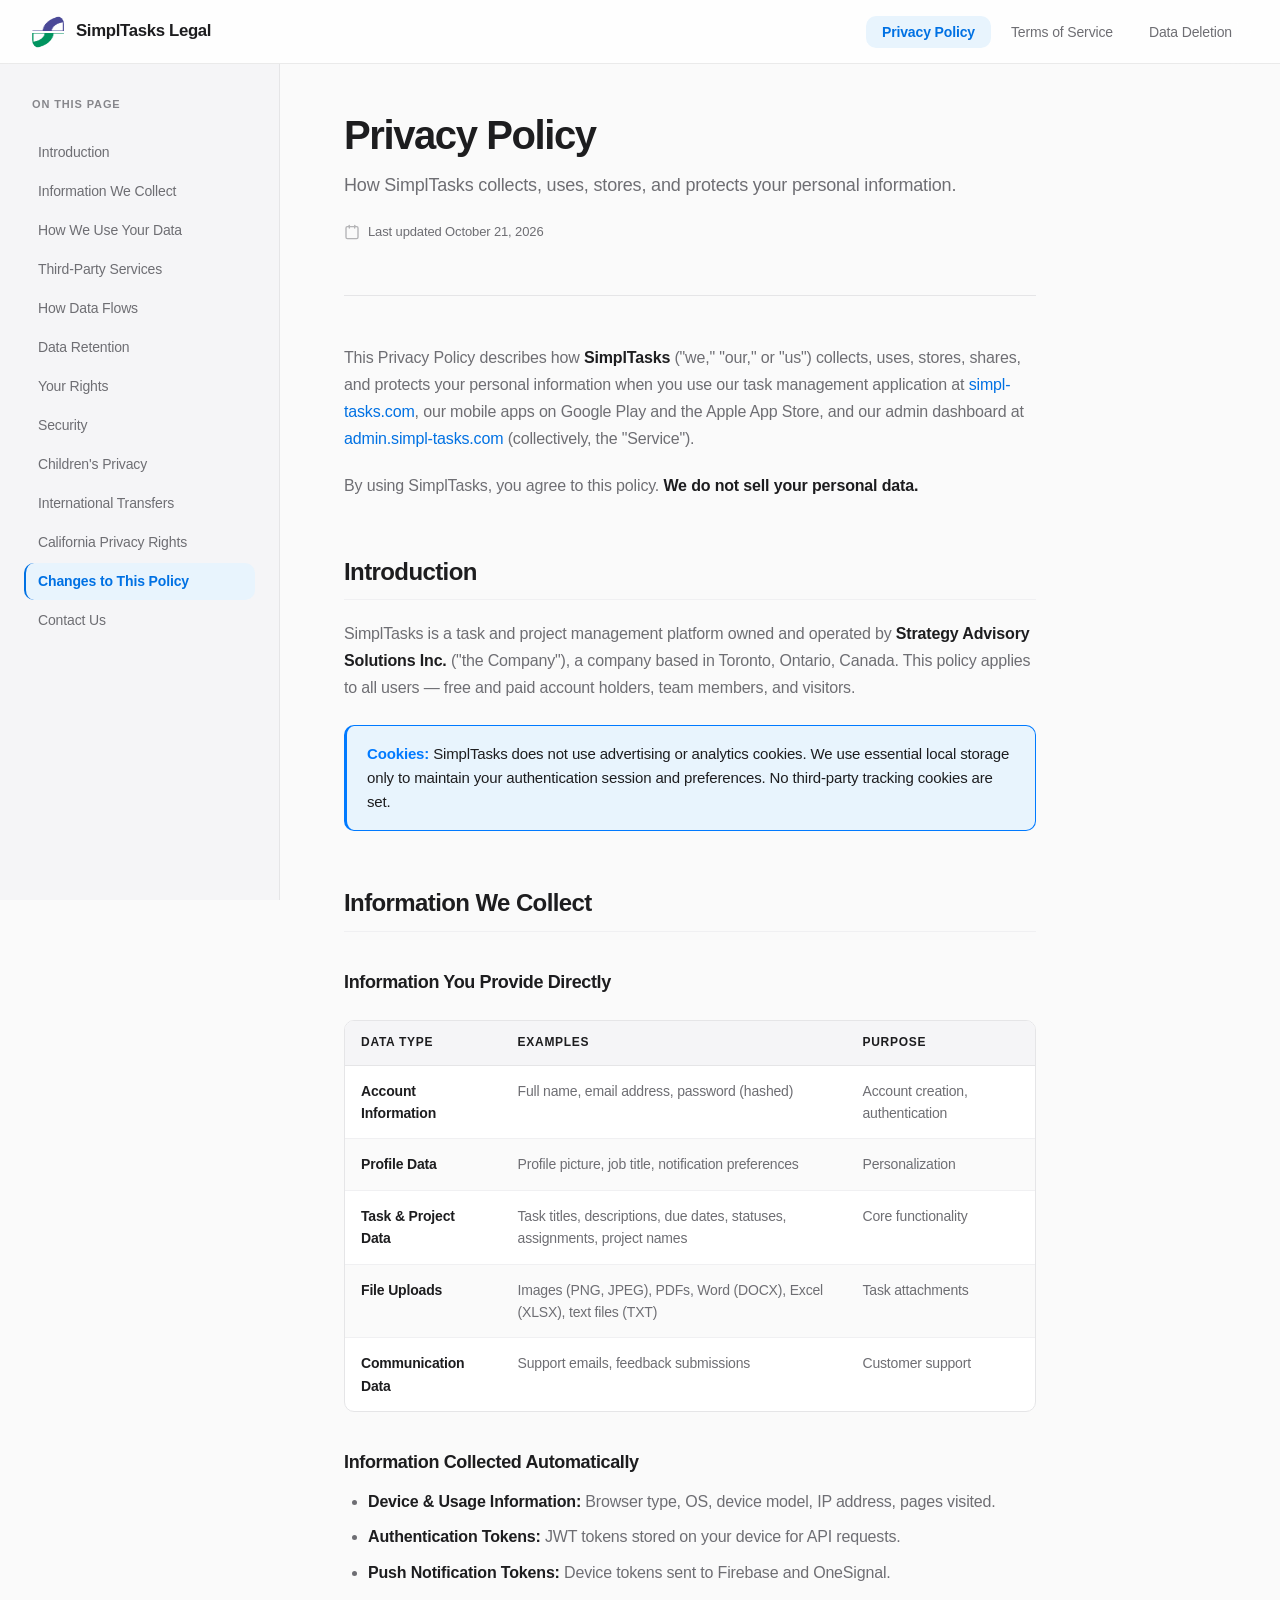
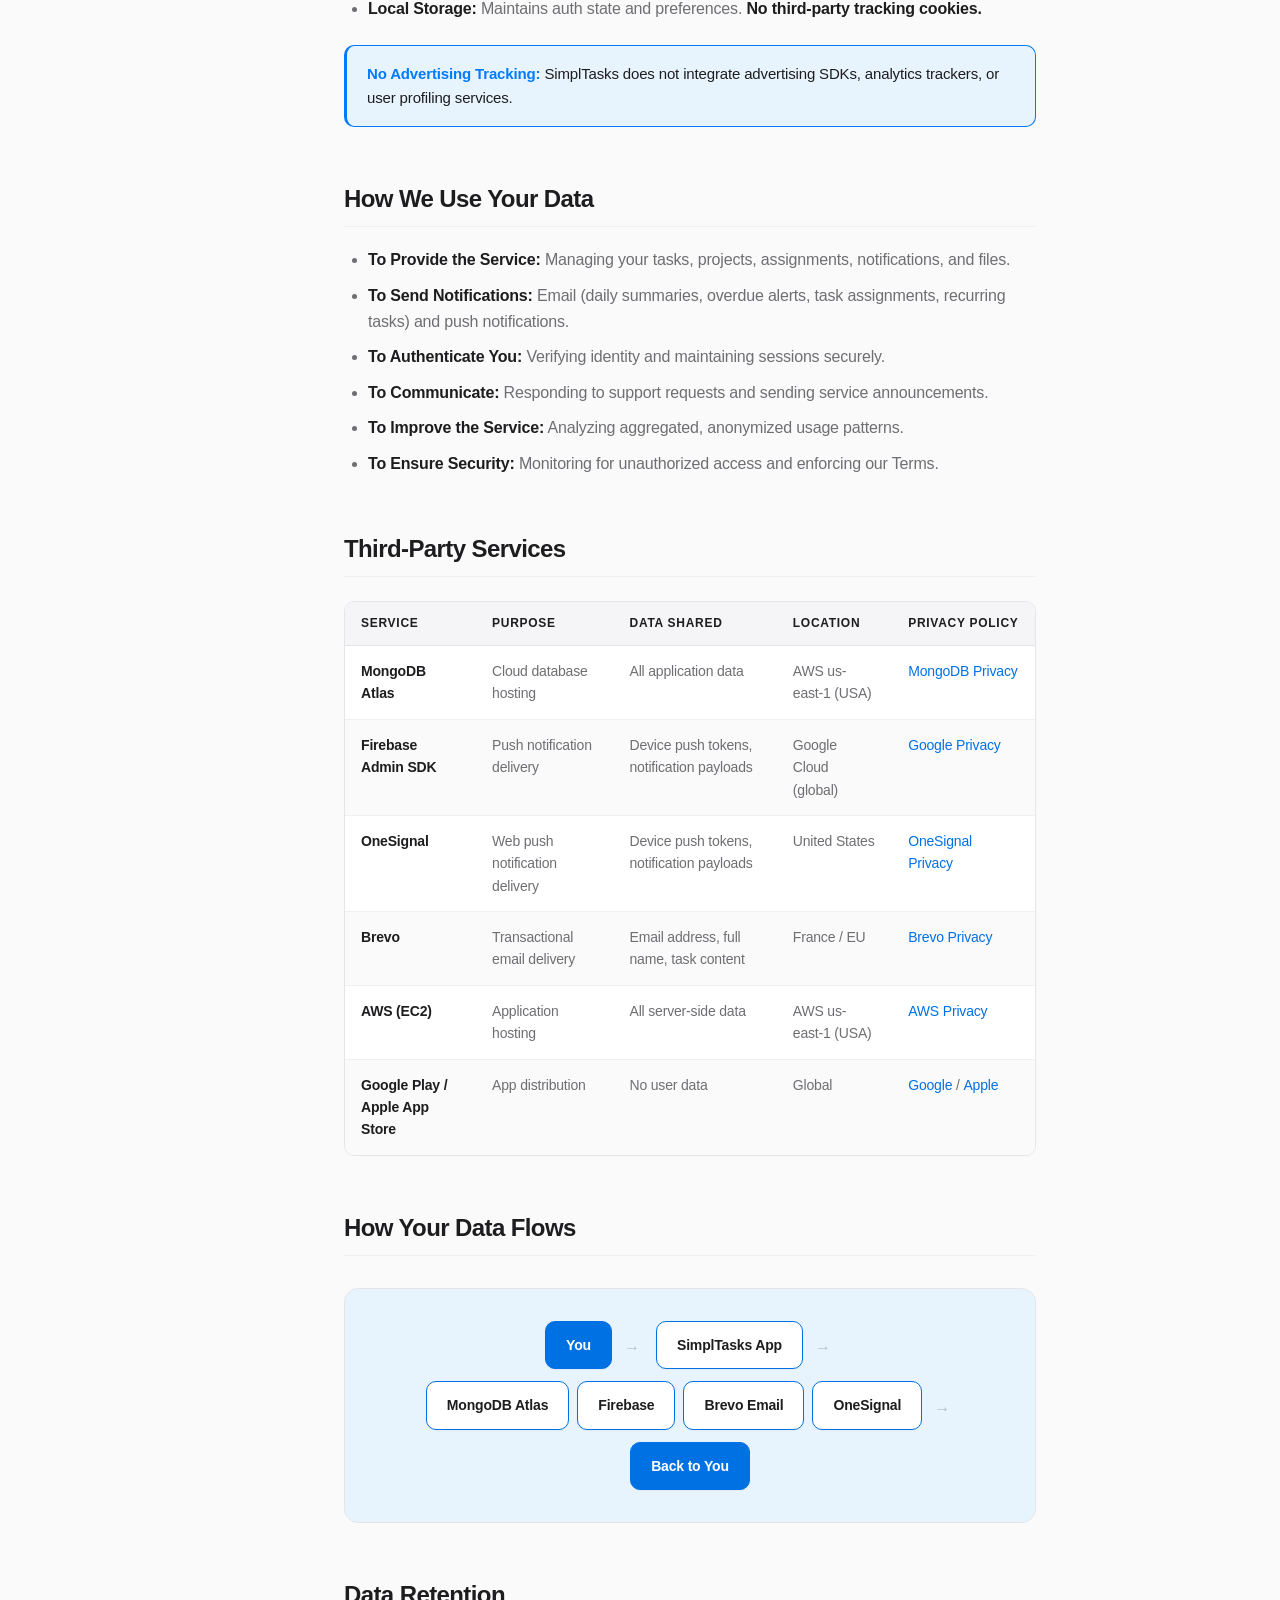
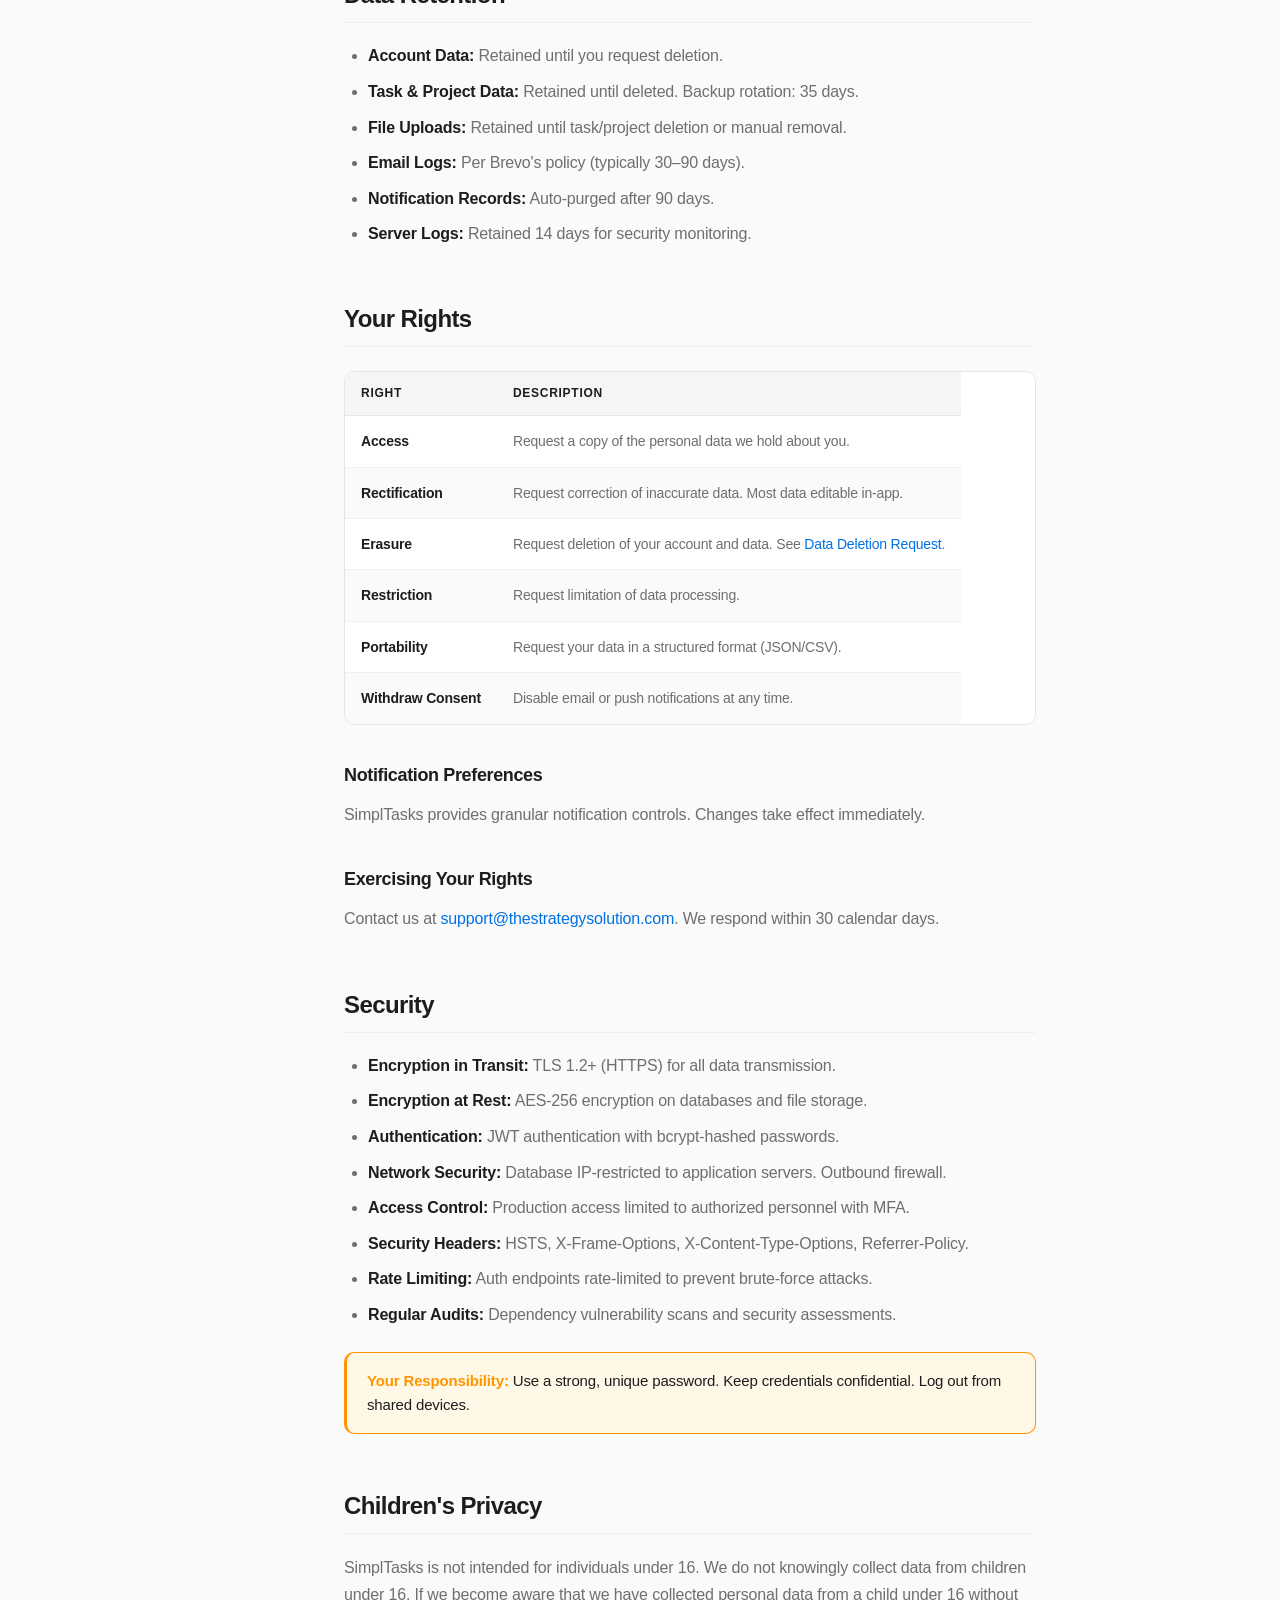
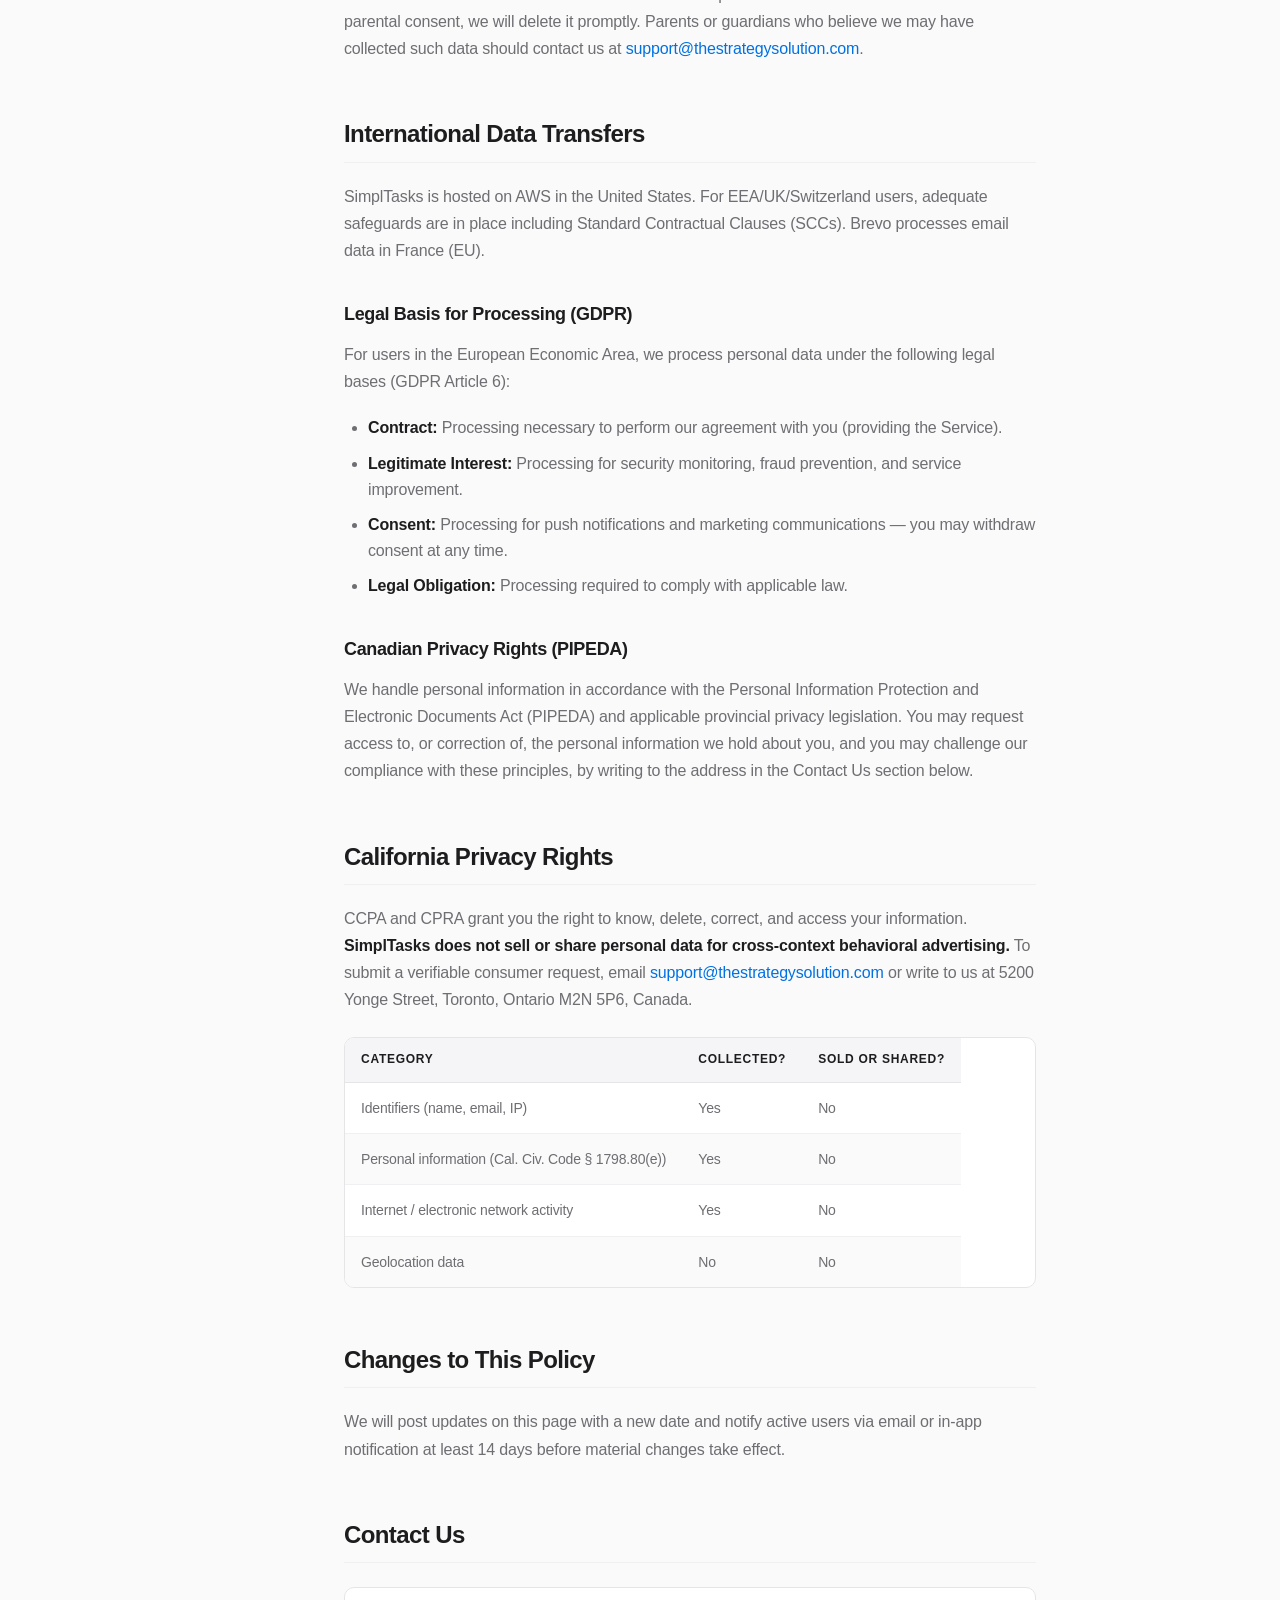
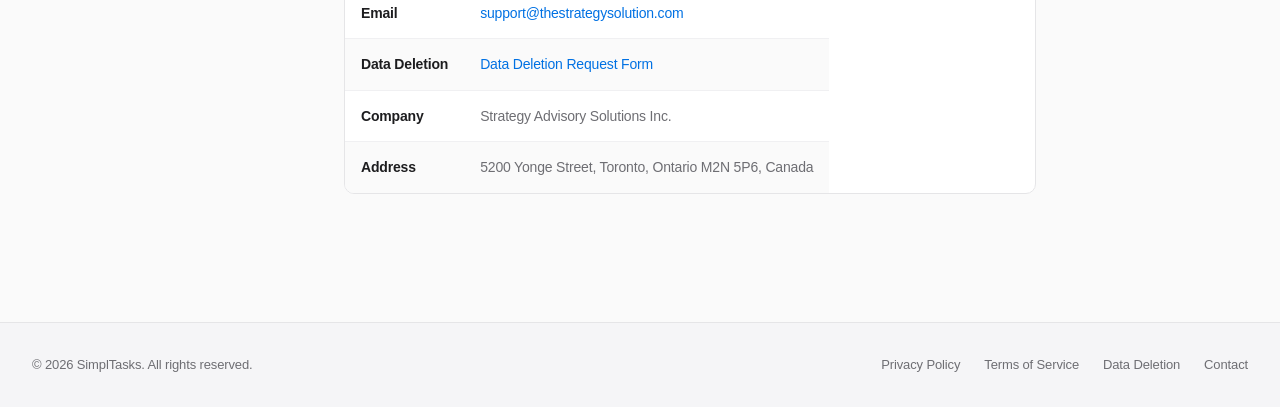
==== commit 6fdd9797: "Correct legal entity, address and governing law; add PIPEDA section The published pages named 'The S" ====
--- a/index.html
+++ b/index.html
@@ -66,7 +66,7 @@
           <p class="page-subtitle">How SimplTasks collects, uses, stores, and protects your personal information.</p>
           <p class="page-meta">
             <svg viewBox="0 0 24 24" fill="none" stroke="currentColor" stroke-width="2" stroke-linecap="round"><rect x="3" y="4" width="18" height="18" rx="2"/><line x1="16" y1="2" x2="16" y2="6"/><line x1="8" y1="2" x2="8" y2="6"/></svg>
-            Last updated August 03, 2026
+            Last updated October 21, 2026
           </p>
         </div>
 
@@ -76,7 +76,7 @@
 
         <!-- 1 -->
         <div class="section-heading reveal"><h2 id="introduction">Introduction</h2></div>
-        <p class="reveal">SimplTasks is a task and project management platform owned and operated by <strong>The Strategy Solution Inc.</strong> ("the Company"), a company registered in the State of Delaware, United States. This policy applies to all users — free and paid account holders, team members, and visitors.</p>
+        <p class="reveal">SimplTasks is a task and project management platform owned and operated by <strong>Strategy Advisory Solutions Inc.</strong> ("the Company"), a company based in Toronto, Ontario, Canada. This policy applies to all users — free and paid account holders, team members, and visitors.</p>
 
         <div class="info-box reveal">
           <strong>Cookies:</strong> SimplTasks does not use advertising or analytics cookies. We use essential local storage only to maintain your authentication session and preferences. No third-party tracking cookies are set.
@@ -216,9 +216,12 @@
           <li><strong>Legal Obligation:</strong> Processing required to comply with applicable law.</li>
         </ul>
 
+        <h3 class="reveal">Canadian Privacy Rights (PIPEDA)</h3>
+        <p class="reveal">We handle personal information in accordance with the Personal Information Protection and Electronic Documents Act (PIPEDA) and applicable provincial privacy legislation. You may request access to, or correction of, the personal information we hold about you, and you may challenge our compliance with these principles, by writing to the address in the Contact Us section below.</p>
+
         <!-- 11 -->
         <div class="section-heading reveal"><h2 id="california-privacy">California Privacy Rights</h2></div>
-        <p class="reveal">CCPA and CPRA grant you the right to know, delete, correct, and access your information. <strong>SimplTasks does not sell or share personal data for cross-context behavioral advertising.</strong> To submit a verifiable consumer request, email <a href="mailto:support@thestrategysolution.com">support@thestrategysolution.com</a> or write to us at 1209 Orange Street, Wilmington, Delaware 19801.</p>
+        <p class="reveal">CCPA and CPRA grant you the right to know, delete, correct, and access your information. <strong>SimplTasks does not sell or share personal data for cross-context behavioral advertising.</strong> To submit a verifiable consumer request, email <a href="mailto:support@thestrategysolution.com">support@thestrategysolution.com</a> or write to us at 5200 Yonge Street, Toronto, Ontario M2N 5P6, Canada.</p>
         <table class="reveal">
           <thead><tr><th>Category</th><th>Collected?</th><th>Sold or Shared?</th></tr></thead>
           <tbody>
@@ -239,8 +242,8 @@
           <tbody>
             <tr><td><strong>Email</strong></td><td><a href="mailto:support@thestrategysolution.com">support@thestrategysolution.com</a></td></tr>
             <tr><td><strong>Data Deletion</strong></td><td><a href="data-deletion.html">Data Deletion Request Form</a></td></tr>
-            <tr><td><strong>Company</strong></td><td>The Strategy Solution Inc.</td></tr>
-            <tr><td><strong>Address</strong></td><td>1209 Orange Street, Wilmington, Delaware 19801, United States</td></tr>
+            <tr><td><strong>Company</strong></td><td>Strategy Advisory Solutions Inc.</td></tr>
+            <tr><td><strong>Address</strong></td><td>5200 Yonge Street, Toronto, Ontario M2N 5P6, Canada</td></tr>
           </tbody>
         </table>
 
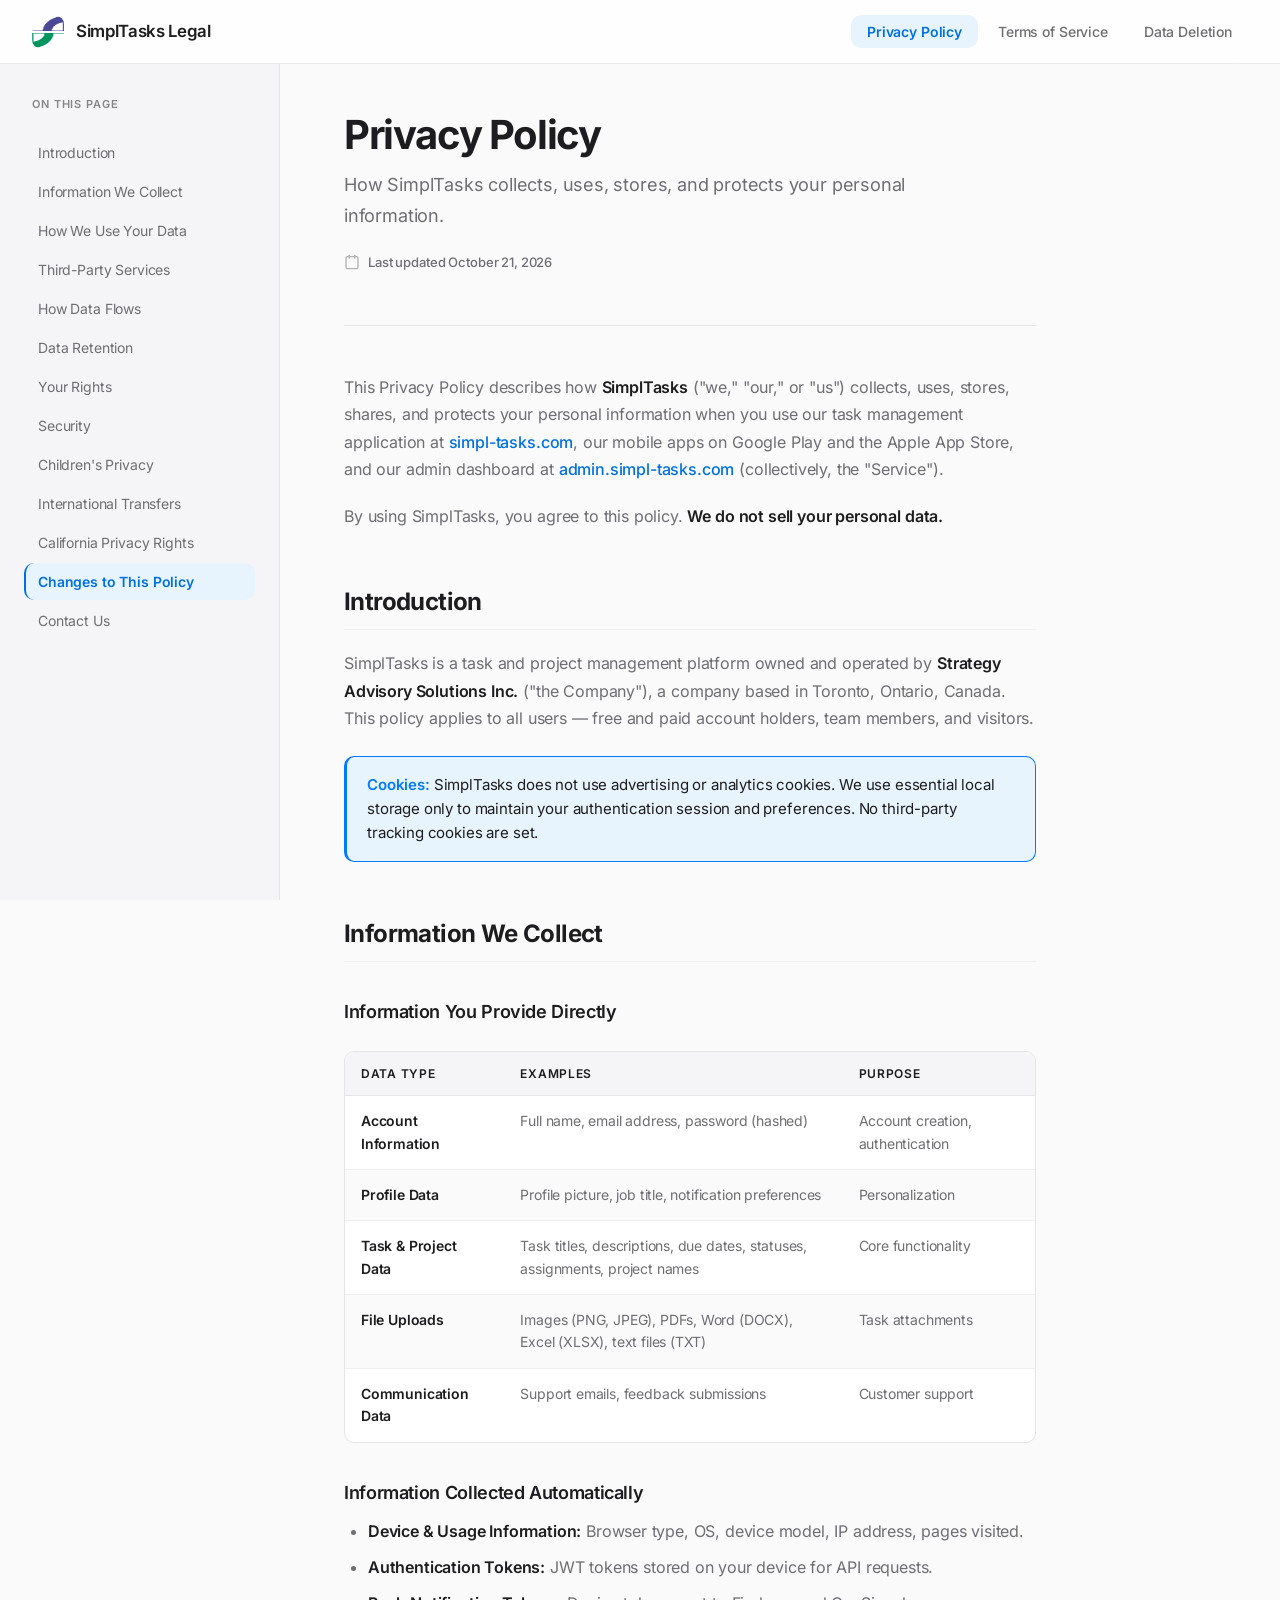
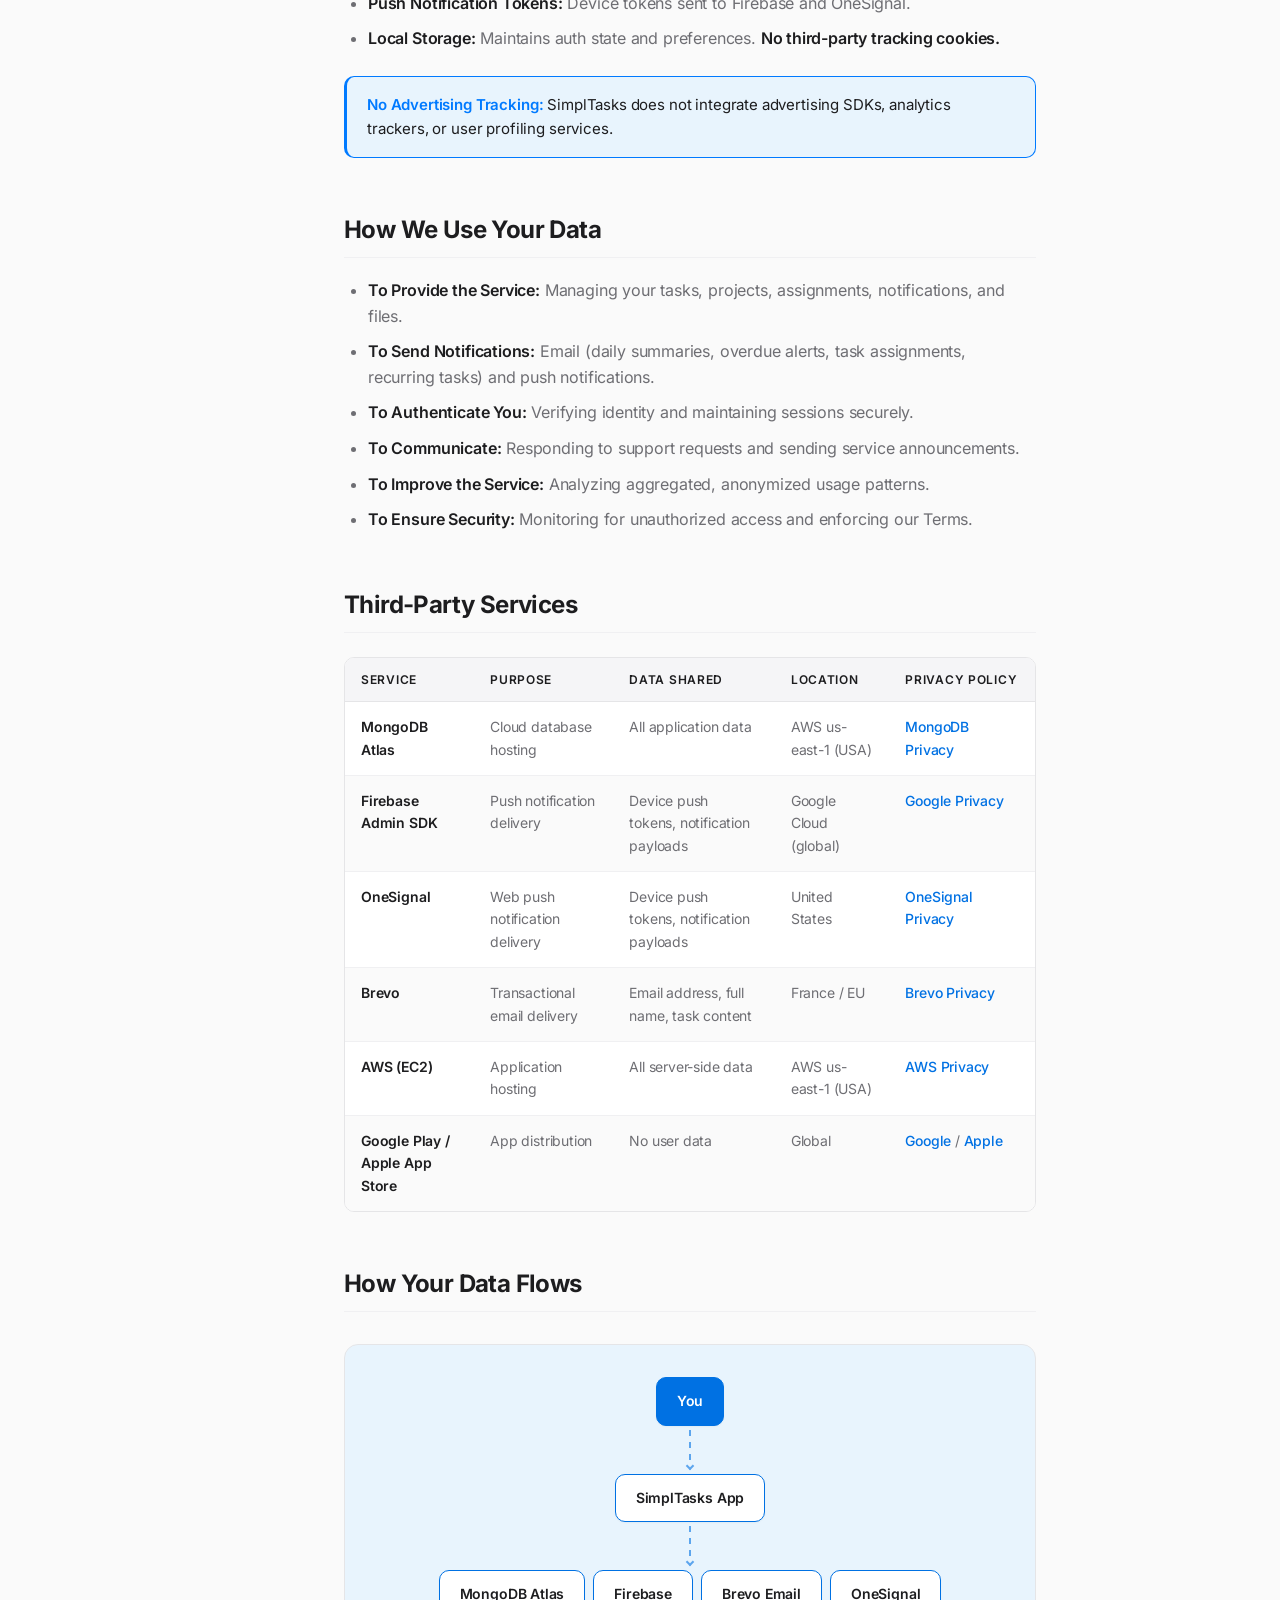
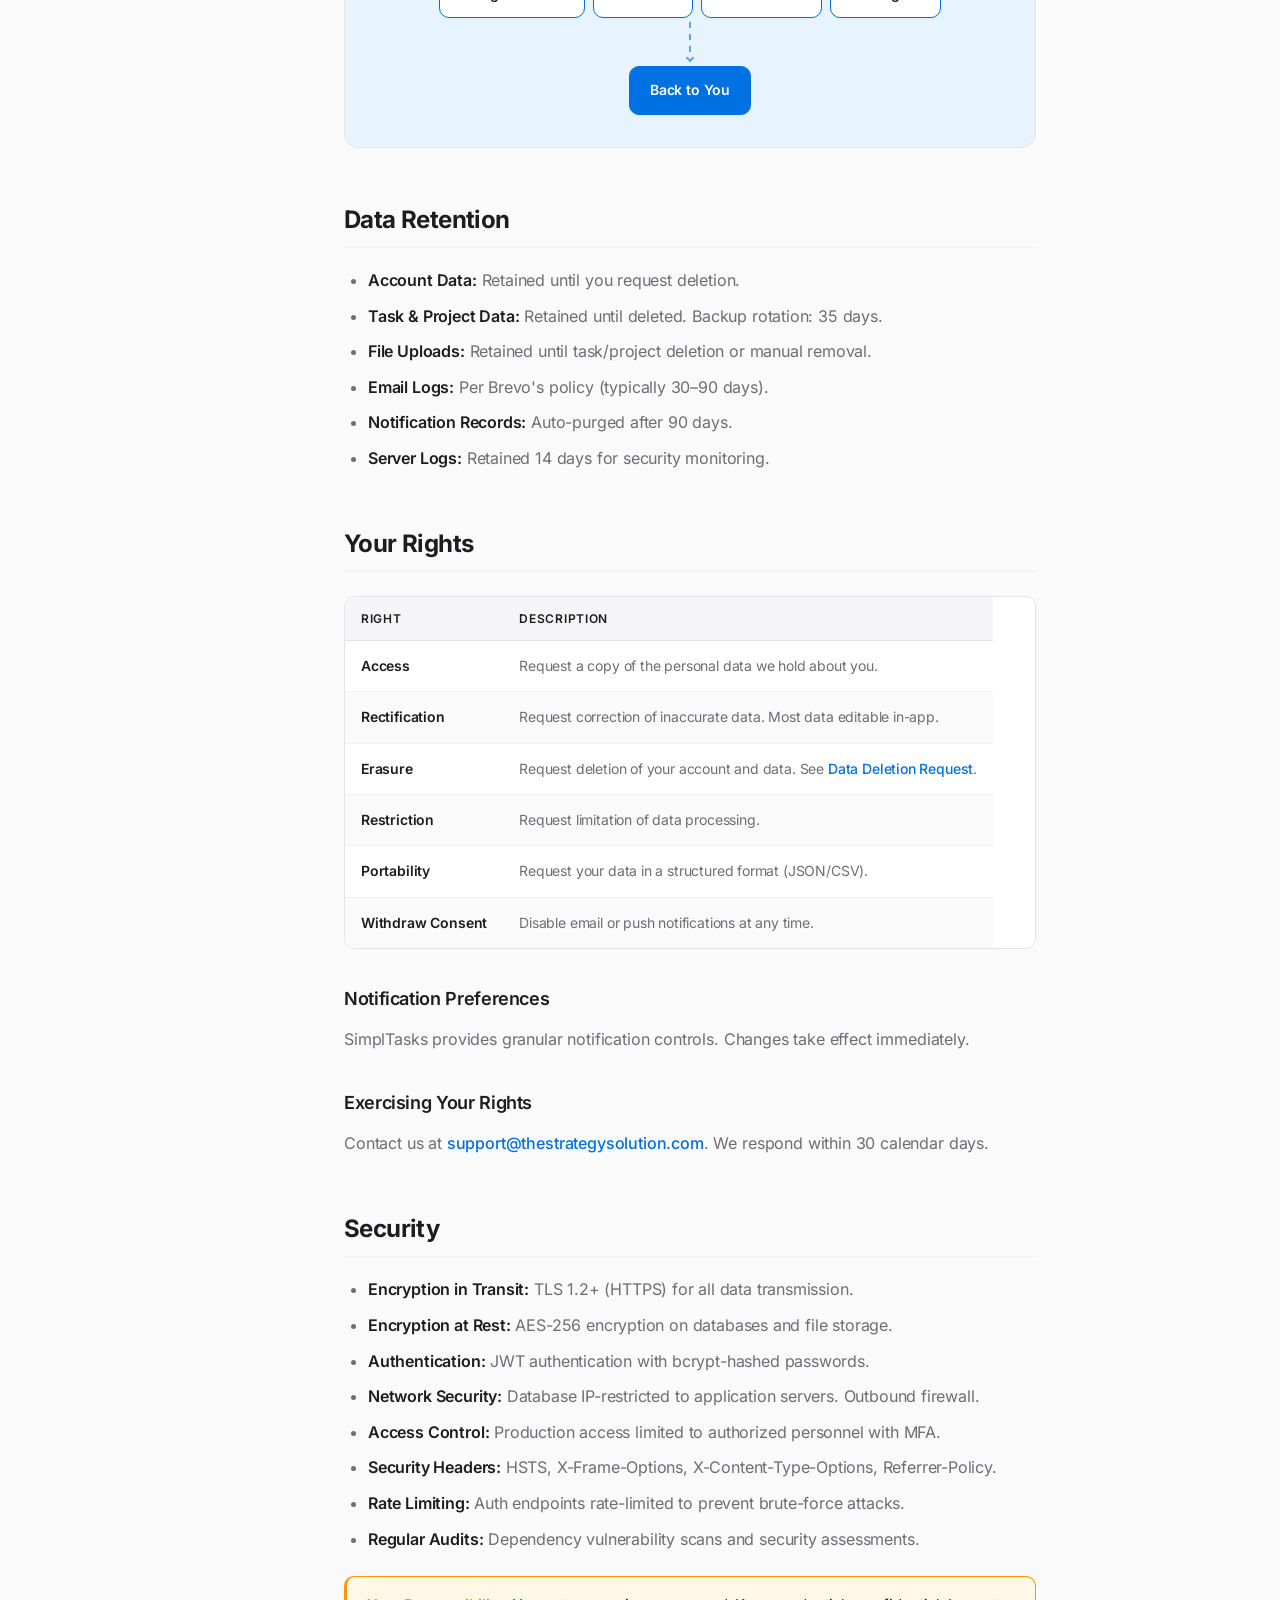
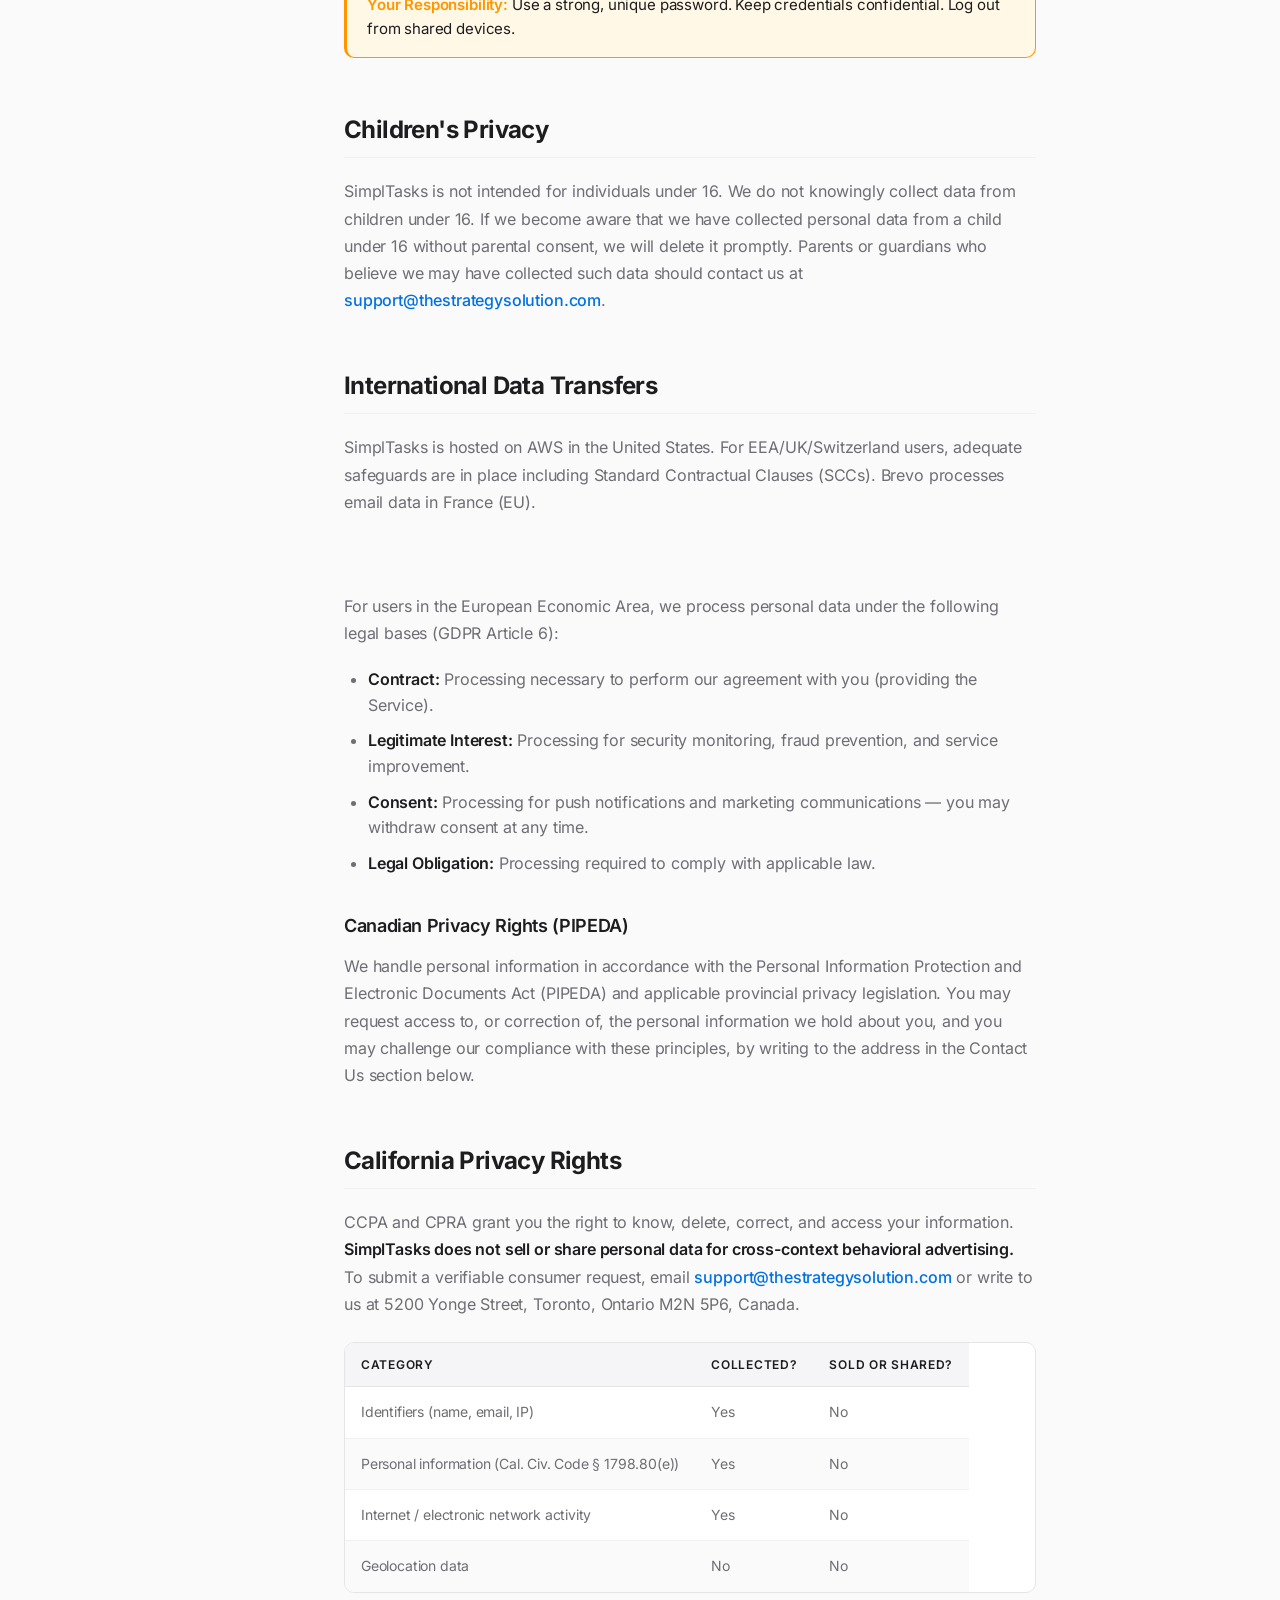
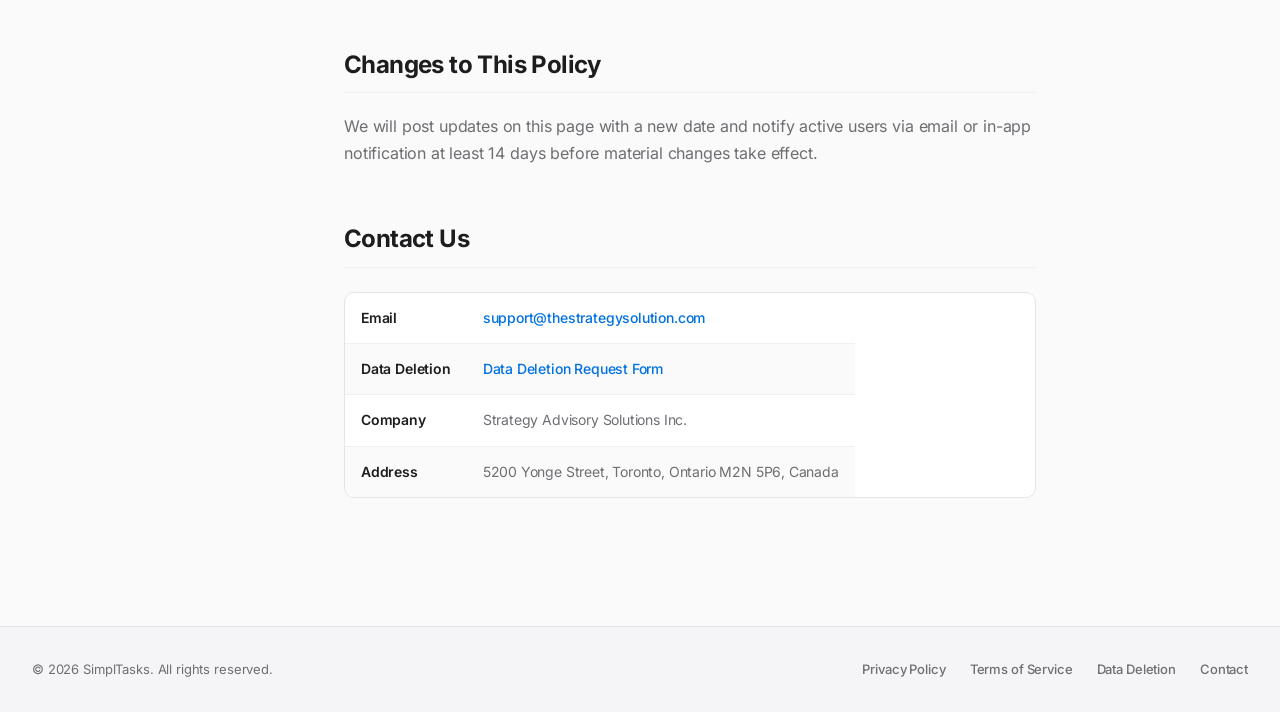
==== commit c21cae2b: "Add self-hosted Inter and CSS-only animated data-flow diagram - Serve Inter (variable, latin, 48KB W" ====
--- a/index.html
+++ b/index.html
@@ -13,6 +13,7 @@
   <title>Privacy Policy — SimplTasks</title>
   <link rel="icon" href="assets/favicon.png" type="image/png" />
   <link rel="canonical" href="https://legal.simpl-tasks.com/" />
+  <link rel="preload" href="css/fonts/inter-latin-wght-normal.woff2" as="font" type="font/woff2" crossorigin />
   <link rel="stylesheet" href="css/style.css" />
 </head>
 <body>
@@ -137,18 +138,18 @@
         <!-- 5 -->
         <div class="section-heading reveal"><h2 id="data-flow">How Your Data Flows</h2></div>
 
-        <div class="data-flow reveal">
+        <div class="data-flow reveal" role="group" aria-label="Data flow: you, the SimplTasks app, our processors MongoDB Atlas, Firebase, Brevo and OneSignal, and back to you.">
           <div class="flow-node user">You</div>
-          <span class="flow-arrow">→</span>
+          <span class="flow-arrow" aria-hidden="true"></span>
           <div class="flow-node">SimplTasks App</div>
-          <span class="flow-arrow">→</span>
+          <span class="flow-arrow" aria-hidden="true"></span>
           <div class="flow-row">
             <div class="flow-node">MongoDB Atlas</div>
             <div class="flow-node">Firebase</div>
             <div class="flow-node">Brevo Email</div>
             <div class="flow-node">OneSignal</div>
           </div>
-          <span class="flow-arrow">→</span>
+          <span class="flow-arrow" aria-hidden="true"></span>
           <div class="flow-node user">Back to You</div>
         </div>
 
--- a/css/style.css
+++ b/css/style.css
@@ -1,11 +1,28 @@
 /* ============================================================
    SimplTasks Legal Center — Enterprise Documentation Style
    Inspired by Stripe Docs, Vercel, Linear, and Notion
-   Pure CSS, zero dependencies, system font stack
+   Pure CSS, zero dependencies, self-hosted Inter
    Features: refined typography, sophisticated color palette,
              subtle depth, professional spacing, dark mode,
              responsive 4-breakpoint, print-optimized
    ============================================================ */
+
+/* ── Self-Hosted Inter Variable ─────────────────────────
+   Served from this origin (css/fonts/). Deliberately NOT a
+   third-party CDN: a privacy page must not leak visitor IPs
+   to Google Fonts or jsDelivr, and doing so would falsify
+   "zero external requests" in README.md.
+   Inter © The Inter Project Authors — SIL OFL 1.1
+   (full text: css/fonts/LICENSE-Inter.txt)
+   ────────────────────────────────────────────────────── */
+@font-face {
+  font-family: "Inter";
+  font-style: normal;
+  font-weight: 100 900;
+  font-display: swap;
+  src: url("fonts/inter-latin-wght-normal.woff2") format("woff2");
+  unicode-range: U+0000-00FF, U+0131, U+0152-0153, U+02BB-02BC, U+02C6, U+02DA, U+02DC, U+0304, U+0308, U+0329, U+2000-206F, U+2074, U+20AC, U+2122, U+2191, U+2193, U+2212, U+2215, U+FEFF, U+FFFD;
+}
 
 /* ── CSS Variables ────────────────────────────────────── */
 :root {
@@ -27,6 +44,7 @@
   --color-accent-hover: #0077ed;
   --color-accent-subtle: #e8f4fd;
   --color-accent-text: #ffffff;
+  --color-accent-glow: rgba(0, 113, 227, 0.16);
   
   /* Semantic colors */
   --color-success: #34c759;
@@ -66,7 +84,7 @@
   --radius-xl: 20px;
   
   /* Typography */
-  --font-sans: -apple-system, BlinkMacSystemFont, "SF Pro Display", "SF Pro Text", "Inter", "Segoe UI", Roboto, "Helvetica Neue", Arial, sans-serif;
+  --font-sans: "Inter", -apple-system, BlinkMacSystemFont, "SF Pro Display", "SF Pro Text", "Segoe UI", Roboto, "Helvetica Neue", Arial, sans-serif;
   --font-mono: "SF Mono", "Fira Code", "Fira Mono", "Roboto Mono", Menlo, Courier, monospace;
   
   /* Layout */
@@ -96,6 +114,7 @@
     --color-accent: #0a84ff;
     --color-accent-hover: #409cff;
     --color-accent-subtle: #0d2137;
+    --color-accent-glow: rgba(10, 132, 255, 0.22);
     
     --color-success: #30d158;
     --color-success-bg: #0d2818;
@@ -797,10 +816,10 @@
 /* ── Data Flow Diagram ─────────────────────────────────── */
 .data-flow {
   display: flex;
-  flex-wrap: wrap;
+  flex-direction: column;
   align-items: center;
   justify-content: center;
-  gap: 12px;
+  gap: 4px;
   margin: 32px 0 40px;
   padding: 32px 24px;
   background: var(--color-accent-subtle);
@@ -809,6 +828,7 @@
 }
 
 .flow-node {
+  position: relative;
   background: var(--color-surface);
   border: 1px solid var(--color-accent);
   border-radius: var(--radius-md);
@@ -818,8 +838,20 @@
   color: var(--color-text-primary);
   text-align: center;
   white-space: nowrap;
-  transition: all var(--transition-fast);
+  transition: transform var(--transition-fast), box-shadow var(--transition-fast), border-color var(--transition-fast);
   box-shadow: var(--shadow-xs);
+}
+
+/* Breathing ring lives on a pseudo-element, so it never collides with
+   the hover lift/shadow on the node itself. */
+.flow-node::after {
+  content: "";
+  position: absolute;
+  inset: 0;
+  border-radius: inherit;
+  pointer-events: none;
+  box-shadow: 0 0 0 0 var(--color-accent-glow);
+  animation: node-breathe 3.2s ease-in-out infinite;
 }
 
 .flow-node:hover {
@@ -834,12 +866,61 @@
   border-color: var(--color-accent);
 }
 
+/* Connector: dashed rail + arrowhead, both drawn in CSS. The rail is a
+   repeating gradient whose background-position is animated, so the dashes
+   travel without any SVG or JavaScript. Vertical, because the content column
+   is capped at 692px by --content-max-width and the chain needs 1035px to
+   sit on one line — a horizontal rail would always wrap and strand a head. */
 .flow-arrow {
+  position: relative;
+  display: block;
   width: 20px;
-  height: 20px;
+  height: 40px;
   flex-shrink: 0;
-  color: var(--color-text-tertiary);
-  opacity: 0.5;
+  color: var(--color-accent);
+  opacity: 0.6;
+}
+
+.flow-arrow::before {
+  content: "";
+  position: absolute;
+  top: 0;
+  bottom: 8px;
+  left: 50%;
+  width: 2px;
+  margin-left: -1px;
+  background-image: repeating-linear-gradient(to bottom, currentColor 0 6px, transparent 6px 12px);
+  background-size: 2px 12px;
+  animation: flow-dash 1.6s linear infinite;
+}
+
+.flow-arrow::after {
+  content: "";
+  position: absolute;
+  bottom: 1px;
+  left: 50%;
+  width: 6px;
+  height: 6px;
+  border-top: 2px solid currentColor;
+  border-right: 2px solid currentColor;
+  transform: translateX(-50%) rotate(135deg);
+}
+
+@keyframes node-breathe {
+  0%, 100% { box-shadow: 0 0 0 0 var(--color-accent-glow); }
+  50%      { box-shadow: 0 0 0 5px var(--color-accent-glow); }
+}
+
+@keyframes flow-dash {
+  from { background-position: 0 0; }
+  to   { background-position: 0 12px; }
+}
+
+@media (prefers-reduced-motion: reduce) {
+  .flow-node::after,
+  .flow-arrow::before {
+    animation: none;
+  }
 }
 
 .flow-row {
@@ -848,6 +929,9 @@
   gap: 8px;
   justify-content: center;
   align-items: center;
+  /* Let the processor row shrink so its chips wrap inside the card on
+     narrow screens instead of overflowing it. */
+  min-width: 0;
 }
 
 /* ── Scroll-Reveal Animation ───────────────────────────── */
@@ -1271,15 +1355,6 @@
     display: none;
   }
   
-  .data-flow {
-    flex-direction: column;
-    gap: 4px;
-  }
-  
-  .flow-arrow {
-    transform: rotate(90deg);
-  }
-  
   .footer-inner {
     font-size: 0.75rem;
     gap: 8px;
